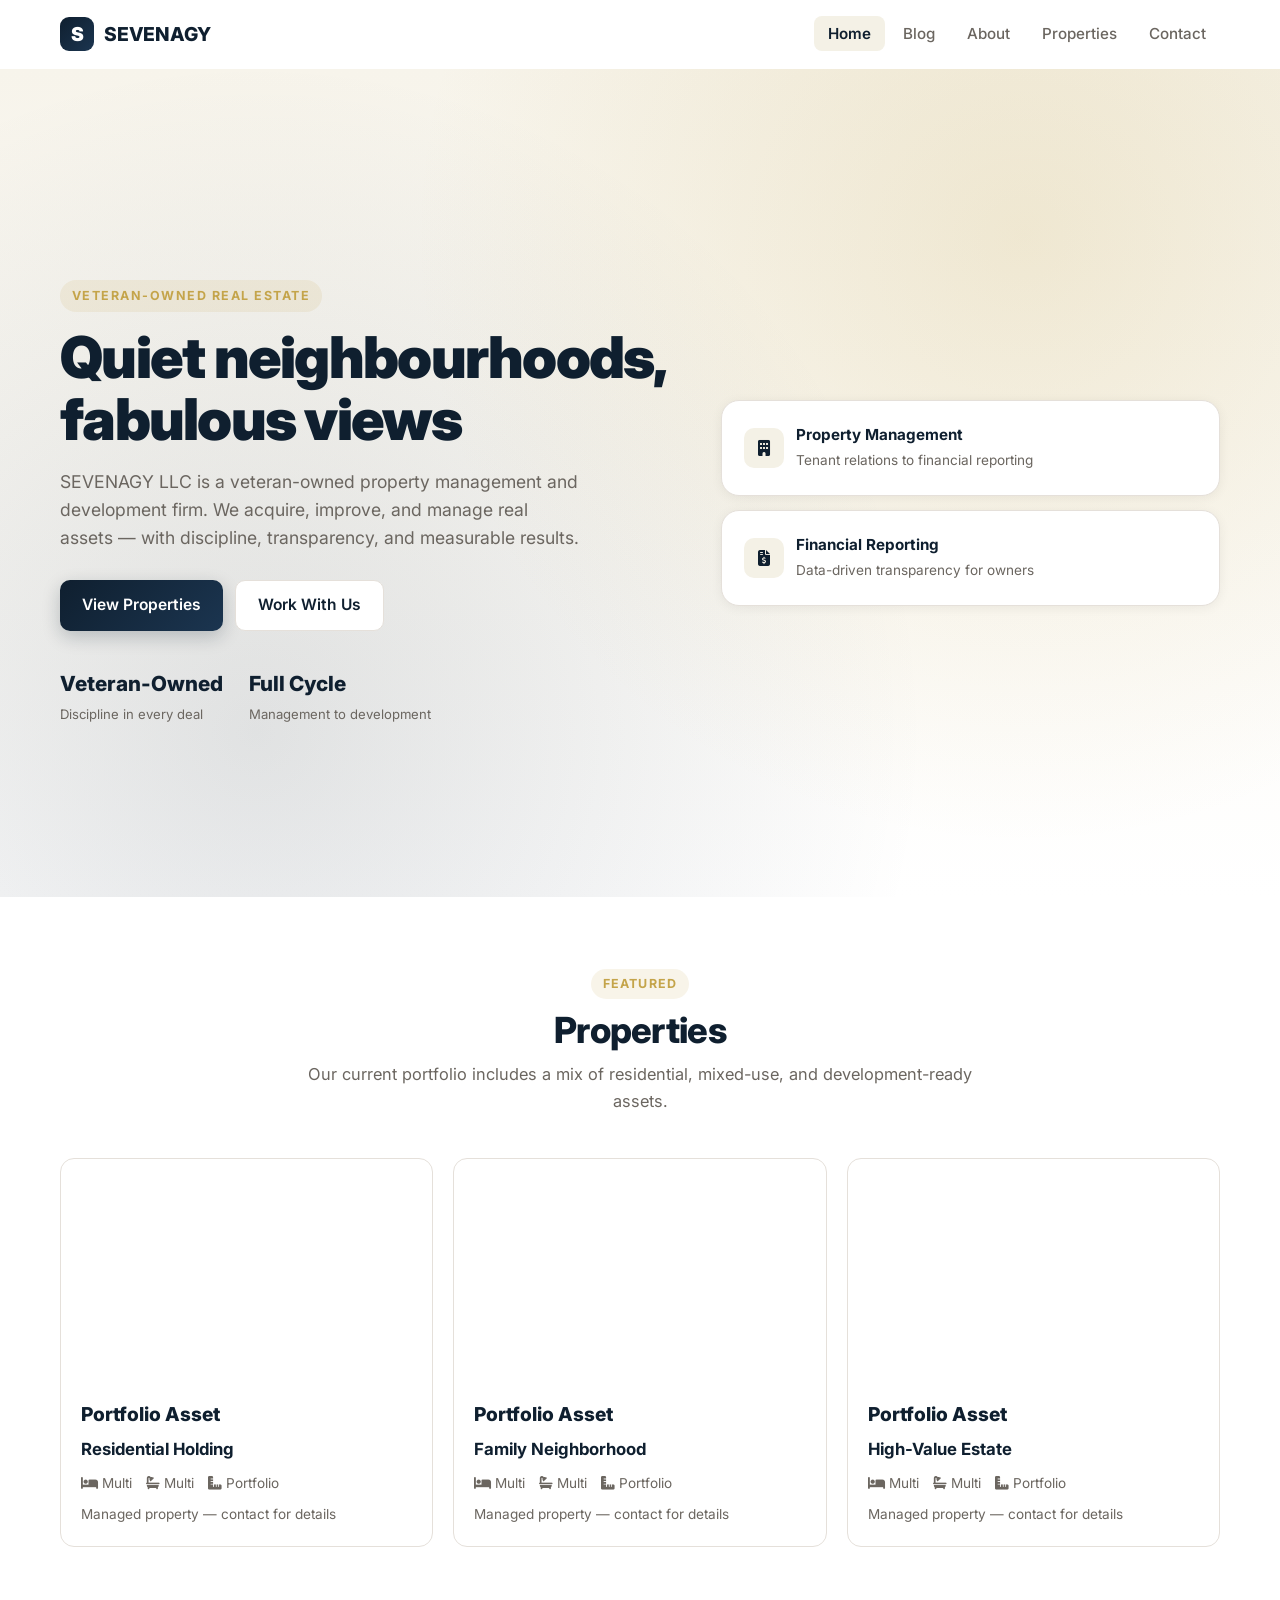
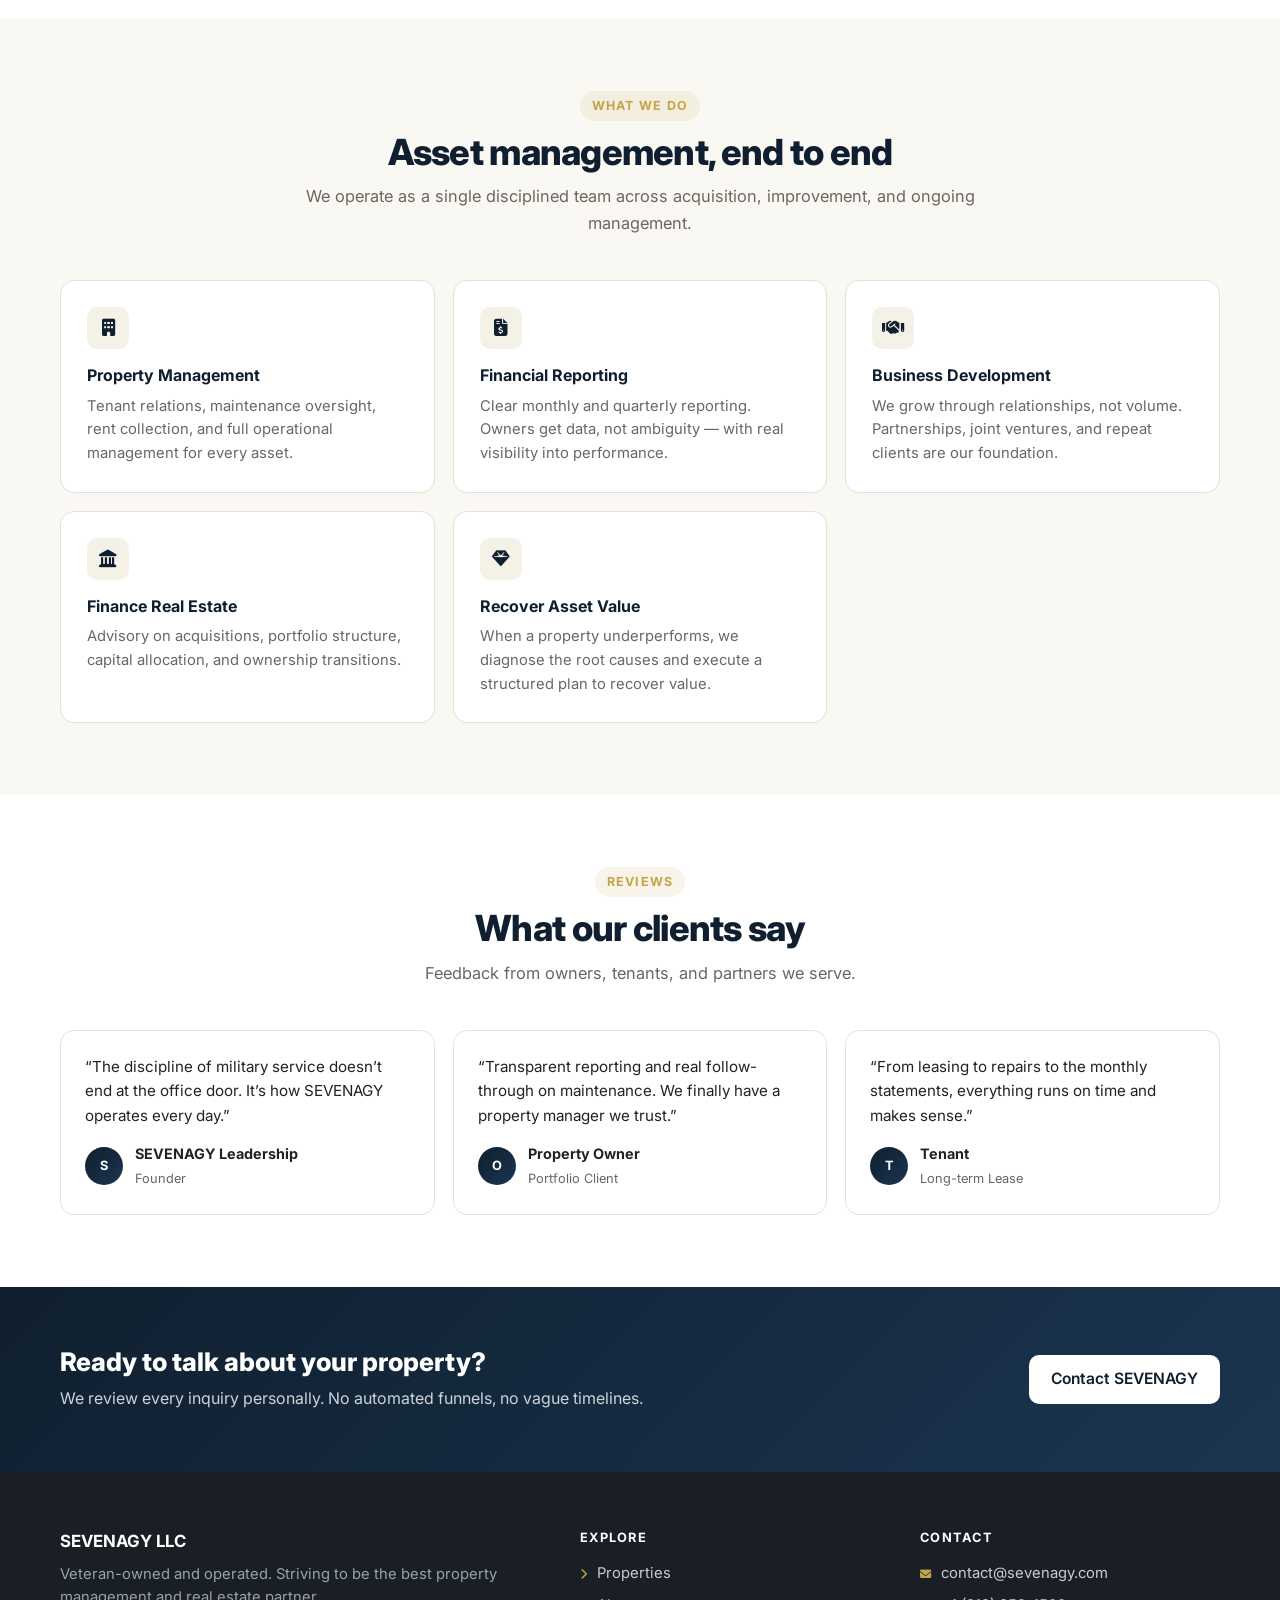
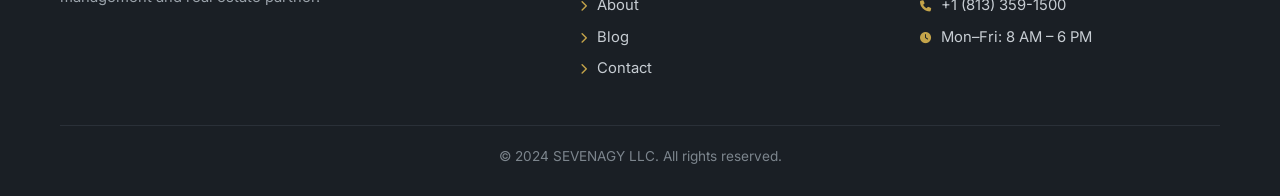
==== index.html @ a1796467 "Initial SEVENAGY property site" ====
<!DOCTYPE html>
<html lang="en">
<head>
  <meta charset="UTF-8">
  <meta name="viewport" content="width=device-width, initial-scale=1.0">
  <title>SEVENAGY LLC — Property & Real Estate</title>
  <link rel="stylesheet" href="css/style.css">
  <link href="https://fonts.googleapis.com/css2?family=Inter:wght@300;400;500;600;700;800;900&display=swap" rel="stylesheet">
  <link rel="stylesheet" href="https://cdnjs.cloudflare.com/ajax/libs/font-awesome/6.5.0/css/all.min.css">
</head>
<body>
  <nav class="nav" id="nav">
    <div class="container nav-inner">
      <a href="index.html" class="logo">
        <span class="logo-mark">S</span>
        <span>SEVENAGY</span>
      </a>
      <button class="hamburger" id="hamburger" aria-label="Menu"><span></span><span></span><span></span></button>
      <ul class="nav-links" id="navLinks">
        <li><a href="index.html" class="active">Home</a></li>
        <li><a href="blog.html">Blog</a></li>
        <li><a href="about.html">About</a></li>
        <li><a href="properties.html">Properties</a></li>
        <li><a href="contact.html">Contact</a></li>
      </ul>
    </div>
  </nav>

  <header class="hero">
    <div class="container hero-grid">
      <div>
        <span class="hero-kicker">Veteran-Owned Real Estate</span>
        <h1 class="hero-title">Quiet neighbourhoods,<br>fabulous views</h1>
        <p class="hero-sub">SEVENAGY LLC is a veteran-owned property management and development firm. We acquire, improve, and manage real assets — with discipline, transparency, and measurable results.</p>
        <div class="hero-btns">
          <a href="properties.html" class="btn btn-primary">View Properties</a>
          <a href="contact.html" class="btn btn-secondary">Work With Us</a>
        </div>
        <div class="hero-stats">
          <div>
            <span class="hero-stat-num">Veteran-Owned</span>
            <span class="hero-stat-label">Discipline in every deal</span>
          </div>
          <div>
            <span class="hero-stat-num">Full Cycle</span>
            <span class="hero-stat-label">Management to development</span>
          </div>
        </div>
      </div>
      <div class="hero-visual">
        <div class="hero-card">
          <div class="hero-card-row">
            <div class="hero-card-icon"><i class="fas fa-building"></i></div>
            <div>
              <strong>Property Management</strong>
              <span>Tenant relations to financial reporting</span>
            </div>
          </div>
        </div>
        <div class="hero-card">
          <div class="hero-card-row">
            <div class="hero-card-icon"><i class="fas fa-file-invoice-dollar"></i></div>
            <div>
              <strong>Financial Reporting</strong>
              <span>Data-driven transparency for owners</span>
            </div>
          </div>
        </div>
      </div>
    </div>
  </header>

  <section class="section">
    <div class="container">
      <div class="section-header">
        <span class="section-tag">Featured</span>
        <h2 class="section-title">Properties</h2>
        <p class="section-sub">Our current portfolio includes a mix of residential, mixed-use, and development-ready assets.</p>
      </div>
      <div class="properties-grid">
        <div class="property-card">
          <div class="property-img" style="background-image: url('https://images.unsplash.com/photo-1564013799919-ab600027ffc6?fit=crop&w=800');"></div>
          <div class="property-body">
            <div class="property-price">Portfolio Asset</div>
            <h3 class="property-title">Residential Holding</h3>
            <div class="property-meta"><span><i class="fas fa-bed"></i> Multi</span><span><i class="fas fa-bath"></i> Multi</span><span><i class="fas fa-ruler-combined"></i> Portfolio</span></div>
            <p class="property-address">Managed property — contact for details</p>
          </div>
        </div>
        <div class="property-card">
          <div class="property-img" style="background-image: url('https://images.unsplash.com/photo-1600596542815-ffad4c1539a9?fit=crop&w=800');"></div>
          <div class="property-body">
            <div class="property-price">Portfolio Asset</div>
            <h3 class="property-title">Family Neighborhood</h3>
            <div class="property-meta"><span><i class="fas fa-bed"></i> Multi</span><span><i class="fas fa-bath"></i> Multi</span><span><i class="fas fa-ruler-combined"></i> Portfolio</span></div>
            <p class="property-address">Managed property — contact for details</p>
          </div>
        </div>
        <div class="property-card">
          <div class="property-img" style="background-image: url('https://images.unsplash.com/photo-1512917774080-9991f1c4c750?fit=crop&w=800');"></div>
          <div class="property-body">
            <div class="property-price">Portfolio Asset</div>
            <h3 class="property-title">High-Value Estate</h3>
            <div class="property-meta"><span><i class="fas fa-bed"></i> Multi</span><span><i class="fas fa-bath"></i> Multi</span><span><i class="fas fa-ruler-combined"></i> Portfolio</span></div>
            <p class="property-address">Managed property — contact for details</p>
          </div>
        </div>
      </div>
    </div>
  </section>

  <section class="section alt">
    <div class="container">
      <div class="section-header">
        <span class="section-tag">What We Do</span>
        <h2 class="section-title">Asset management, end to end</h2>
        <p class="section-sub">We operate as a single disciplined team across acquisition, improvement, and ongoing management.</p>
      </div>
      <div class="services-grid">
        <div class="service-card">
          <div class="service-icon"><i class="fas fa-building"></i></div>
          <h3>Property Management</h3>
          <p>Tenant relations, maintenance oversight, rent collection, and full operational management for every asset.</p>
        </div>
        <div class="service-card">
          <div class="service-icon"><i class="fas fa-file-invoice-dollar"></i></div>
          <h3>Financial Reporting</h3>
          <p>Clear monthly and quarterly reporting. Owners get data, not ambiguity — with real visibility into performance.</p>
        </div>
        <div class="service-card">
          <div class="service-icon"><i class="fas fa-handshake"></i></div>
          <h3>Business Development</h3>
          <p>We grow through relationships, not volume. Partnerships, joint ventures, and repeat clients are our foundation.</p>
        </div>
        <div class="service-card">
          <div class="service-icon"><i class="fas fa-landmark"></i></div>
          <h3>Finance Real Estate</h3>
          <p>Advisory on acquisitions, portfolio structure, capital allocation, and ownership transitions.</p>
        </div>
        <div class="service-card">
          <div class="service-icon"><i class="fas fa-gem"></i></div>
          <h3>Recover Asset Value</h3>
          <p>When a property underperforms, we diagnose the root causes and execute a structured plan to recover value.</p>
        </div>
      </div>
    </div>
  </section>

  <section class="section">
    <div class="container">
      <div class="section-header">
        <span class="section-tag">Reviews</span>
        <h2 class="section-title">What our clients say</h2>
        <p class="section-sub">Feedback from owners, tenants, and partners we serve.</p>
      </div>
      <div class="reviews-grid">
        <div class="review">
          <p>“The discipline of military service doesn’t end at the office door. It’s how SEVENAGY operates every day.”</p>
          <div class="review-author">
            <div class="review-avatar">S</div>
            <div>
              <strong>SEVENAGY Leadership</strong>
              <span>Founder</span>
            </div>
          </div>
        </div>
        <div class="review">
          <p>“Transparent reporting and real follow-through on maintenance. We finally have a property manager we trust.”</p>
          <div class="review-author">
            <div class="review-avatar">O</div>
            <div>
              <strong>Property Owner</strong>
              <span>Portfolio Client</span>
            </div>
          </div>
        </div>
        <div class="review">
          <p>“From leasing to repairs to the monthly statements, everything runs on time and makes sense.”</p>
          <div class="review-author">
            <div class="review-avatar">T</div>
            <div>
              <strong>Tenant</strong>
              <span>Long-term Lease</span>
            </div>
          </div>
        </div>
      </div>
    </div>
  </section>

  <section class="cta">
    <div class="container cta-wrap">
      <div>
        <h2>Ready to talk about your property?</h2>
        <p>We review every inquiry personally. No automated funnels, no vague timelines.</p>
      </div>
      <a href="contact.html" class="btn btn-primary">Contact SEVENAGY</a>
    </div>
  </section>

  <footer class="footer">
    <div class="container footer-grid">
      <div class="footer-brand">
        <strong>SEVENAGY LLC</strong>
        <p>Veteran-owned and operated. Striving to be the best property management and real estate partner.</p>
      </div>
      <div class="footer-links">
        <h4>Explore</h4>
        <ul>
          <li><a href="properties.html"><i class="fas fa-chevron-right"></i> Properties</a></li>
          <li><a href="about.html"><i class="fas fa-chevron-right"></i> About</a></li>
          <li><a href="blog.html"><i class="fas fa-chevron-right"></i> Blog</a></li>
          <li><a href="contact.html"><i class="fas fa-chevron-right"></i> Contact</a></li>
        </ul>
      </div>
      <div class="footer-links">
        <h4>Contact</h4>
        <ul>
          <li><i class="fas fa-envelope"></i> contact@sevenagy.com</li>
          <li><i class="fas fa-phone"></i> +1 (813) 359-1500</li>
          <li><i class="fas fa-clock"></i> Mon–Fri: 8 AM – 6 PM</li>
        </ul>
      </div>
    </div>
    <div class="container footer-bottom">© 2024 SEVENAGY LLC. All rights reserved.</div>
  </footer>

  <script src="js/main.js"></script>
</body>
</html>
---- css/style.css ----
:root {
  --navy: #0f1f2f;
  --gold: #c4a44a;
  --gold-light: #f4f1e6;
  --cream: #faf8f3;
  --text: #1f2328;
  --muted: #6b6660;
  --border: #e5e0da;
  --white: #ffffff;
  --shadow: 0 2px 12px rgba(0,0,0,0.06);
  --radius: 14px;
  --max: 1160px;
}

* { margin: 0; padding: 0; box-sizing: border-box; }
html { scroll-behavior: smooth; }

body {
  font-family: 'Inter', system-ui, -apple-system, sans-serif;
  color: var(--text);
  background: var(--white);
  line-height: 1.6;
  -webkit-font-smoothing: antialiased;
}

a { color: inherit; text-decoration: none; }
img { max-width: 100%; height: auto; }
ul { list-style: none; }

.container {
  width: min(var(--max), 92%);
  margin: 0 auto;
}

/* ========== NAV ========== */
.nav {
  position: sticky;
  top: 0;
  z-index: 999;
  background: rgba(255,255,255,0.88);
  backdrop-filter: blur(12px);
  -webkit-backdrop-filter: blur(12px);
  border-bottom: 1px solid transparent;
  transition: border-color .2s, box-shadow .2s;
}
.nav.scrolled {
  border-color: var(--border);
  box-shadow: 0 1px 6px rgba(0,0,0,0.04);
}
.nav-inner {
  display: flex;
  align-items: center;
  justify-content: space-between;
  height: 68px;
}
.logo {
  display: inline-flex;
  align-items: center;
  gap: 10px;
  font-weight: 800;
  font-size: 1.2rem;
  color: var(--navy);
  letter-spacing: -0.01em;
}
.logo-mark {
  display: grid;
  place-items: center;
  width: 34px;
  height: 34px;
  color: var(--white);
  background: linear-gradient(135deg, var(--navy), #1b3550);
  border-radius: 9px;
  font-weight: 900;
}
.nav-links {
  display: flex;
  align-items: center;
  gap: 4px;
}
.nav-links a {
  padding: 8px 14px;
  border-radius: 8px;
  font-weight: 500;
  font-size: 0.95rem;
  color: var(--muted);
  transition: background .15s, color .15s;
}
.nav-links a:hover { color: var(--text); background: #f5f2ed; }
.nav-links a.active { color: var(--navy); background: var(--gold-light); font-weight: 600; }

.hamburger {
  display: none;
  background: none;
  border: none;
  cursor: pointer;
  padding: 6px;
  flex-direction: column;
  gap: 5px;
}
.hamburger span {
  display: block;
  width: 24px;
  height: 2px;
  background: var(--text);
  border-radius: 2px;
}

/* ========== HERO ========== */
.hero {
  position: relative;
  min-height: 92vh;
  display: grid;
  place-items: center;
  padding: 120px 0 80px;
  background:
    radial-gradient(circle at 80% 20%, rgba(196,164,74,0.18), transparent 50%),
    radial-gradient(circle at 20% 80%, rgba(15,31,47,0.12), transparent 55%),
    linear-gradient(180deg, #f7f4eb 0%, #ffffff 100%);
}
.hero-grid {
  display: grid;
  grid-template-columns: 1.1fr 0.9fr;
  gap: 50px;
  align-items: center;
}
.hero-kicker {
  display: inline-block;
  font-size: 0.78rem;
  font-weight: 700;
  letter-spacing: 0.12em;
  text-transform: uppercase;
  color: var(--gold);
  background: rgba(196,164,74,0.12);
  padding: 6px 12px;
  border-radius: 999px;
  margin-bottom: 14px;
}
.hero-title {
  font-size: clamp(2.4rem, 5.2vw, 3.6rem);
  font-weight: 900;
  letter-spacing: -0.03em;
  line-height: 1.08;
  color: var(--navy);
}
.hero-sub {
  margin-top: 18px;
  font-size: 1.1rem;
  color: var(--muted);
  max-width: 520px;
}
.hero-btns {
  display: flex;
  gap: 12px;
  margin-top: 28px;
  flex-wrap: wrap;
}
.hero-stats {
  display: flex;
  gap: 26px;
  margin-top: 36px;
  flex-wrap: wrap;
}
.hero-stat-num {
  display: block;
  font-size: 1.3rem;
  font-weight: 800;
  color: var(--navy);
}
.hero-stat-label {
  font-size: 0.82rem;
  color: var(--muted);
}
.hero-visual {
  position: relative;
}
.hero-card {
  background: var(--white);
  border: 1px solid var(--border);
  border-radius: 18px;
  padding: 22px;
  box-shadow: var(--shadow);
}
.hero-card + .hero-card { margin-top: 14px; }
.hero-card-row {
  display: flex;
  align-items: center;
  gap: 12px;
}
.hero-card-icon {
  width: 40px;
  height: 40px;
  display: grid;
  place-items: center;
  border-radius: 10px;
  background: var(--gold-light);
  color: var(--navy);
}
.hero-card strong {
  display: block;
  font-size: 0.95rem;
  font-weight: 700;
  color: var(--navy);
}
.hero-card span {
  font-size: 0.85rem;
  color: var(--muted);
}

/* ========== BUTTONS ========== */
.btn {
  display: inline-flex;
  align-items: center;
  justify-content: center;
  gap: 8px;
  padding: 12px 22px;
  font-weight: 600;
  font-size: 0.975rem;
  border-radius: 10px;
  border: none;
  cursor: pointer;
  font-family: inherit;
  transition: transform .1s, box-shadow .2s, background .2s;
}
.btn-primary {
  background: linear-gradient(135deg, var(--navy), #1b3550);
  color: #fff;
  box-shadow: 0 6px 18px rgba(15,31,47,0.22);
}
.btn-primary:hover { transform: translateY(-1px); }
.btn-secondary {
  background: var(--white);
  color: var(--navy);
  border: 1.5px solid var(--border);
}
.btn-secondary:hover { background: var(--cream); }

/* ========== SECTIONS ========== */
.section { padding: 72px 0; }
.section.alt { background: var(--cream); }

.section-header {
  text-align: center;
  max-width: 680px;
  margin: 0 auto 44px;
}
.section-tag {
  display: inline-block;
  font-size: 0.78rem;
  font-weight: 700;
  letter-spacing: 0.1em;
  text-transform: uppercase;
  color: var(--gold);
  background: rgba(196,164,74,0.12);
  padding: 5px 12px;
  border-radius: 999px;
  margin-bottom: 10px;
}
.section-title {
  font-size: clamp(1.6rem, 3.2vw, 2.25rem);
  font-weight: 800;
  letter-spacing: -0.02em;
  color: var(--navy);
  line-height: 1.18;
}
.section-sub {
  margin-top: 10px;
  color: var(--muted);
  font-size: 1.025rem;
}

/* ========== SERVICES ========== */
.services-grid {
  display: grid;
  grid-template-columns: repeat(3, 1fr);
  gap: 18px;
}
.service-card {
  background: var(--white);
  border: 1px solid var(--border);
  border-radius: var(--radius);
  padding: 26px;
  transition: transform .2s, box-shadow .2s;
}
.service-card:hover { transform: translateY(-3px); box-shadow: 0 10px 28px rgba(0,0,0,0.07); }
.service-icon {
  width: 42px;
  height: 42px;
  display: grid;
  place-items: center;
  border-radius: 10px;
  background: var(--gold-light);
  color: var(--navy);
  margin-bottom: 14px;
  font-size: 1.1rem;
}
.service-card h3 { font-size: 1rem; font-weight: 700; color: var(--navy); margin-bottom: 6px; }
.service-card p { font-size: 0.925rem; color: var(--muted); }

/* ========== PROPERTIES ========== */
.properties-grid {
  display: grid;
  grid-template-columns: repeat(3, 1fr);
  gap: 20px;
}
.property-card {
  background: var(--white);
  border: 1px solid var(--border);
  border-radius: var(--radius);
  overflow: hidden;
  transition: transform .2s, box-shadow .2s;
}
.property-card:hover { transform: translateY(-3px); box-shadow: 0 12px 30px rgba(0,0,0,0.08); }
.property-img {
  height: 220px;
  background-size: cover;
  background-position: center;
}
.property-body { padding: 20px; }
.property-price {
  font-size: 1.2rem;
  font-weight: 800;
  color: var(--navy);
}
.property-title {
  font-size: 1.05rem;
  font-weight: 700;
  color: var(--navy);
  margin: 6px 0 10px;
}
.property-meta {
  display: flex;
  gap: 14px;
  color: var(--muted);
  font-size: 0.85rem;
}
.property-address {
  margin-top: 10px;
  font-size: 0.85rem;
  color: var(--muted);
}

/* ========== FEATURES ========== */
.features {
  display: grid;
  grid-template-columns: repeat(4, 1fr);
  gap: 18px;
}
.feature {
  background: var(--white);
  border: 1px solid var(--border);
  border-radius: var(--radius);
  padding: 22px;
}
.feature strong { display: block; font-weight: 700; color: var(--navy); margin-bottom: 4px; }
.feature p { font-size: 0.9rem; color: var(--muted); }

/* ========== TESTIMONIALS ========== */
.reviews-grid {
  display: grid;
  grid-template-columns: repeat(3, 1fr);
  gap: 18px;
}
.review {
  background: var(--white);
  border: 1px solid var(--border);
  border-radius: var(--radius);
  padding: 24px;
}
.review p {
  font-size: 0.95rem;
  color: var(--text);
  line-height: 1.6;
  margin-bottom: 14px;
}
.review-author {
  display: flex;
  align-items: center;
  gap: 12px;
}
.review-avatar {
  width: 38px;
  height: 38px;
  border-radius: 50%;
  background: linear-gradient(135deg, var(--navy), #1b3550);
  color: #fff;
  display: inline-flex;
  align-items: center;
  justify-content: center;
  font-weight: 700;
  font-size: 0.8rem;
}
.review-author strong { display: block; font-size: 0.9rem; }
.review-author span { font-size: 0.8rem; color: var(--muted); }

/* ========== CTA ========== */
.cta {
  background: linear-gradient(135deg, var(--navy), #1b3550);
  color: #fff;
  padding: 60px 0;
}
.cta-wrap {
  display: flex;
  align-items: center;
  justify-content: space-between;
  gap: 20px;
  flex-wrap: wrap;
}
.cta h2 { font-size: 1.6rem; font-weight: 800; line-height: 1.2; }
.cta p { margin-top: 8px; color: #ced3d9; }
.cta .btn-primary { background: #fff; color: var(--navy); box-shadow: none; }
.cta .btn-primary:hover { background: var(--gold-light); }

/* ========== BLOG ========== */
.blog-grid {
  display: grid;
  grid-template-columns: repeat(3, 1fr);
  gap: 20px;
}
.blog-card {
  background: var(--white);
  border: 1px solid var(--border);
  border-radius: var(--radius);
  padding: 22px;
  transition: transform .2s, box-shadow .2s;
}
.blog-card:hover { transform: translateY(-3px); box-shadow: 0 10px 28px rgba(0,0,0,0.07); }
.blog-card .tag {
  font-size: 0.72rem;
  font-weight: 700;
  text-transform: uppercase;
  color: var(--gold);
  background: var(--gold-light);
  display: inline-block;
  padding: 4px 10px;
  border-radius: 999px;
  margin-bottom: 10px;
}
.blog-card h4 { font-size: 1rem; font-weight: 700; color: var(--navy); line-height: 1.3; margin: 6px 0 10px; }
.blog-card p { font-size: 0.925rem; color: var(--muted); }
.blog-card .read {
  display: inline-flex;
  align-items: center;
  gap: 6px;
  margin-top: 12px;
  font-size: 0.9rem;
  font-weight: 600;
  color: var(--navy);
}

/* ========== ABOUT ========== */
.about-hero {
  padding: 120px 0 60px;
  background: linear-gradient(180deg, var(--cream), var(--white));
}
.about-layout {
  display: grid;
  grid-template-columns: 1fr 340px;
  gap: 40px;
}
.about-main p { color: var(--muted); margin-bottom: 14px; }
.values-grid {
  display: grid;
  grid-template-columns: repeat(3, 1fr);
  gap: 16px;
  margin: 22px 0 28px;
}
.value-card {
  background: var(--white);
  border: 1px solid var(--border);
  border-radius: var(--radius);
  padding: 22px;
}
.value-card h4 { font-size: 0.95rem; font-weight: 700; color: var(--navy); margin-bottom: 6px; }
.value-card p { font-size: 0.875rem; color: var(--muted); margin: 0; }

.sidebar {
  position: sticky;
  top: 96px;
  align-self: start;
  display: flex;
  flex-direction: column;
  gap: 20px;
}
.side-card {
  background: var(--white);
  border: 1px solid var(--border);
  border-radius: var(--radius);
  padding: 22px;
}
.side-card h4 {
  font-size: 0.82rem;
  font-weight: 700;
  text-transform: uppercase;
  letter-spacing: 0.08em;
  color: var(--navy);
  margin-bottom: 12px;
}
.side-card p, .side-card li {
  font-size: 0.9rem;
  color: var(--muted);
  margin-bottom: 8px;
  display: flex;
  align-items: flex-start;
  gap: 8px;
}
.side-card li a { color: var(--navy); font-weight: 600; }

/* ========== CONTACT ========== */
.contact-wrap {
  display: grid;
  grid-template-columns: 1fr 1fr;
  gap: 40px;
}
.contact-form label {
  display: block;
  font-size: 0.9rem;
  font-weight: 600;
  margin-bottom: 8px;
  color: var(--navy);
}
.contact-form input,
.contact-form textarea {
  width: 100%;
  padding: 12px 14px;
  border: 1px solid var(--border);
  border-radius: 10px;
  font-family: inherit;
  font-size: 0.95rem;
  margin-bottom: 16px;
  background: #fff;
  transition: border .2s, box-shadow .2s;
}
.contact-form input:focus,
.contact-form textarea:focus {
  outline: none;
  border-color: var(--navy);
  box-shadow: 0 0 0 3px rgba(15,31,47,0.08);
}
.contact-form textarea { min-height: 150px; resize: vertical; }

.info-card {
  background: var(--cream);
  border: 1px solid var(--border);
  border-radius: var(--radius);
  padding: 28px;
  height: 100%;
}
.info-card h3 { font-size: 1.1rem; font-weight: 800; color: var(--navy); margin-bottom: 18px; }
.info-row {
  display: flex;
  gap: 12px;
  margin-bottom: 18px;
}
.info-row i {
  color: #fff;
  background: var(--navy);
  width: 36px;
  height: 36px;
  display: inline-flex;
  align-items: center;
  justify-content: center;
  border-radius: 50%;
  font-size: 0.9rem;
  flex-shrink: 0;
}
.info-strong { display: block; font-weight: 700; color: var(--navy); font-size: 0.95rem; }
.info-weak { color: var(--muted); font-size: 0.9rem; }

/* ========== FOOTER ========== */
.footer {
  background: #1a1f25;
  color: #c7cdd3;
  padding: 56px 0 28px;
}
.footer-grid {
  display: grid;
  grid-template-columns: 1.6fr 1fr 1fr;
  gap: 40px;
  margin-bottom: 36px;
}
.footer-brand strong {
  display: block;
  color: #fff;
  font-size: 1.05rem;
  margin-bottom: 8px;
}
.footer-brand p { font-size: 0.925rem; color: #9aa2aa; }
.footer-links h4 {
  font-size: 0.8rem;
  font-weight: 700;
  text-transform: uppercase;
  letter-spacing: 0.1em;
  color: #fff;
  margin-bottom: 14px;
}
.footer-links li { margin-bottom: 8px; font-size: 0.925rem; }
.footer-links li i { color: var(--gold); margin-right: 6px; font-size: 0.7rem; }
.footer-bottom {
  border-top: 1px solid #2a3038;
  padding-top: 20px;
  text-align: center;
  font-size: 0.85rem;
  color: #7c858d;
}

/* ========== responsive ========== */
@media (max-width: 960px) {
  .hero-grid { grid-template-columns: 1fr; }
  .services-grid, .properties-grid, .blog-grid, .features { grid-template-columns: repeat(2, 1fr); }
  .about-layout { grid-template-columns: 1fr; }
  .sidebar { position: static; }
  .footer-grid { grid-template-columns: 1fr 1fr; }
  .values-grid { grid-template-columns: 1fr 1fr; }
  .reviews-grid { grid-template-columns: 1fr; }
}

@media (max-width: 640px) {
  .nav-links {
    display: none;
    position: absolute;
    top: 68px; left: 0; right: 0;
    background: rgba(255,255,255,0.98);
    backdrop-filter: blur(10px);
    flex-direction: column;
    padding: 12px;
    border-bottom: 1px solid var(--border);
    box-shadow: 0 8px 20px rgba(0,0,0,0.06);
  }
  .nav-links.open { display: flex; }
  .nav-links a { padding: 12px 14px; }
  .hamburger { display: flex; }
  .hero-title { font-size: 2.2rem; }
  .services-grid, .properties-grid, .blog-grid, .features { grid-template-columns: 1fr; }
  .contact-wrap { grid-template-columns: 1fr; }
  .footer-grid { grid-template-columns: 1fr; gap: 26px; }
  .values-grid { grid-template-columns: 1fr; }
  .cta-wrap { flex-direction: column; }
  .btn { width: 100%; justify-content: center; }
}
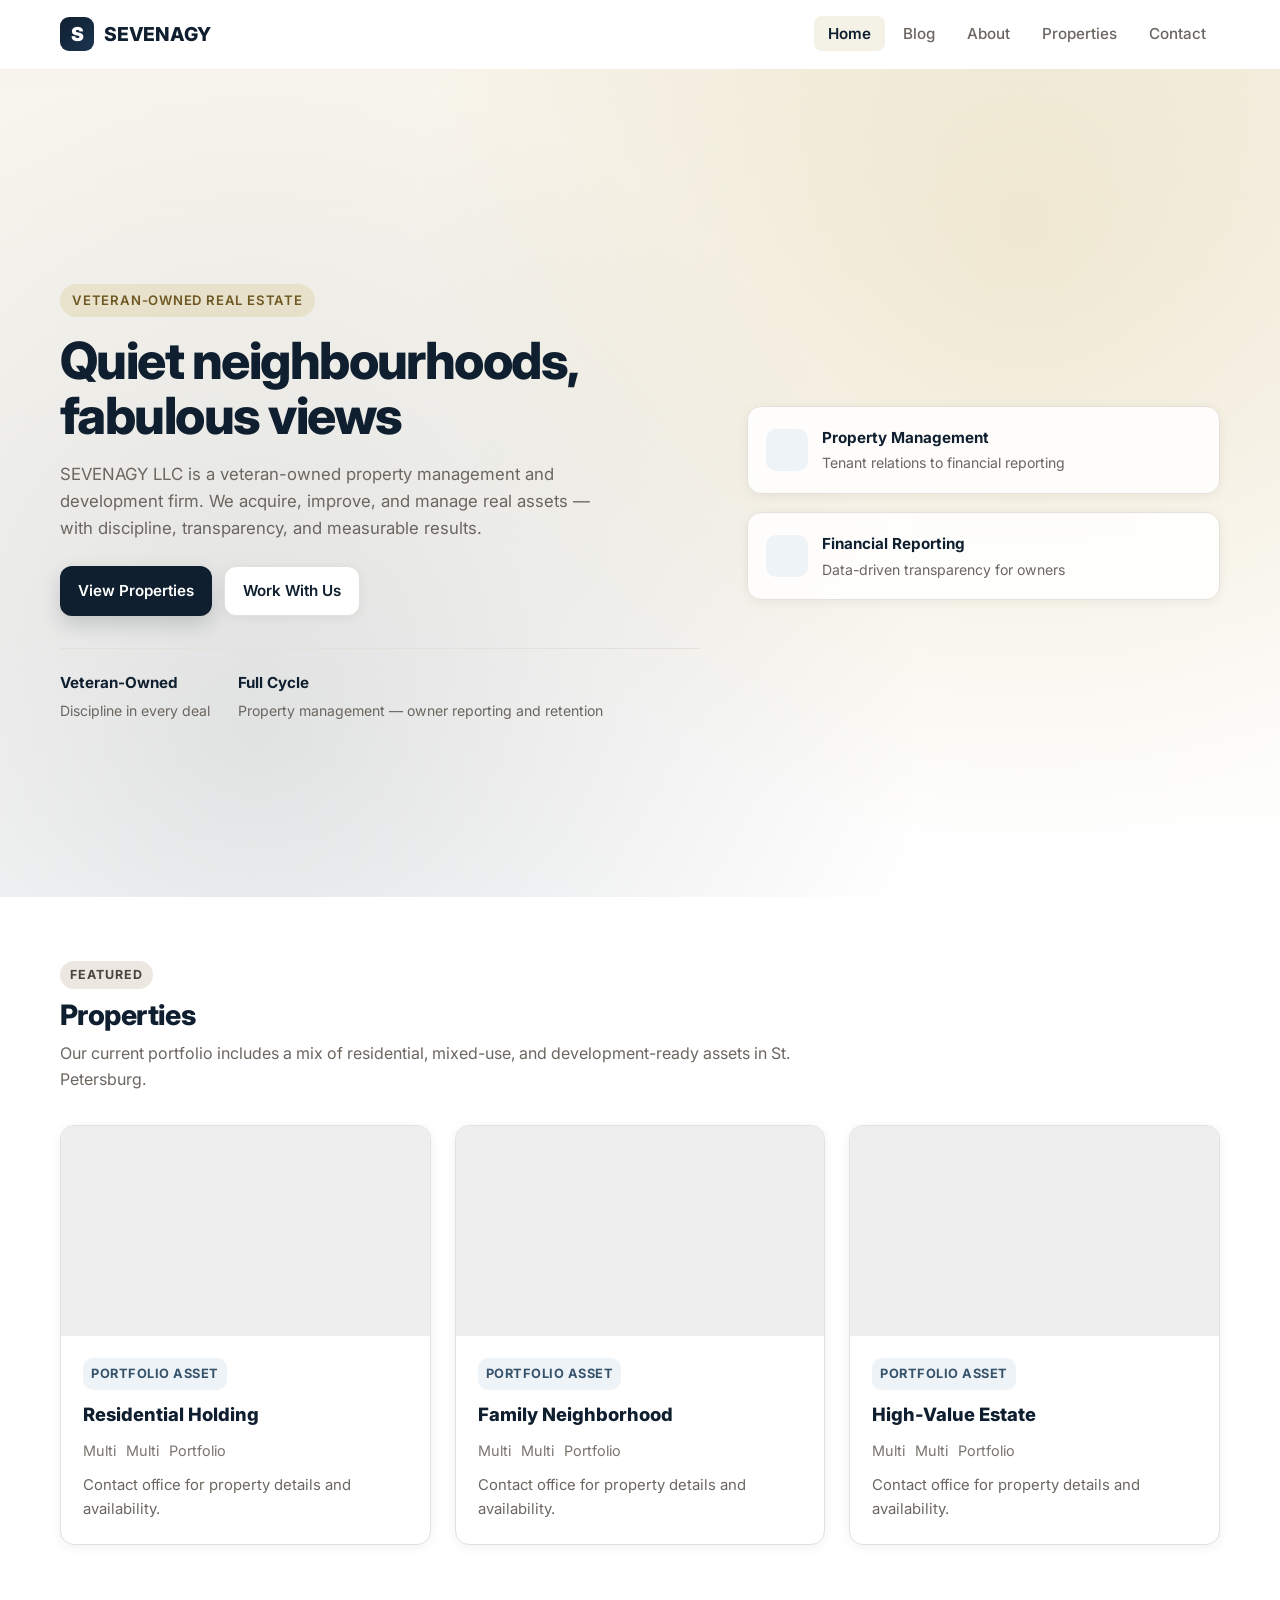
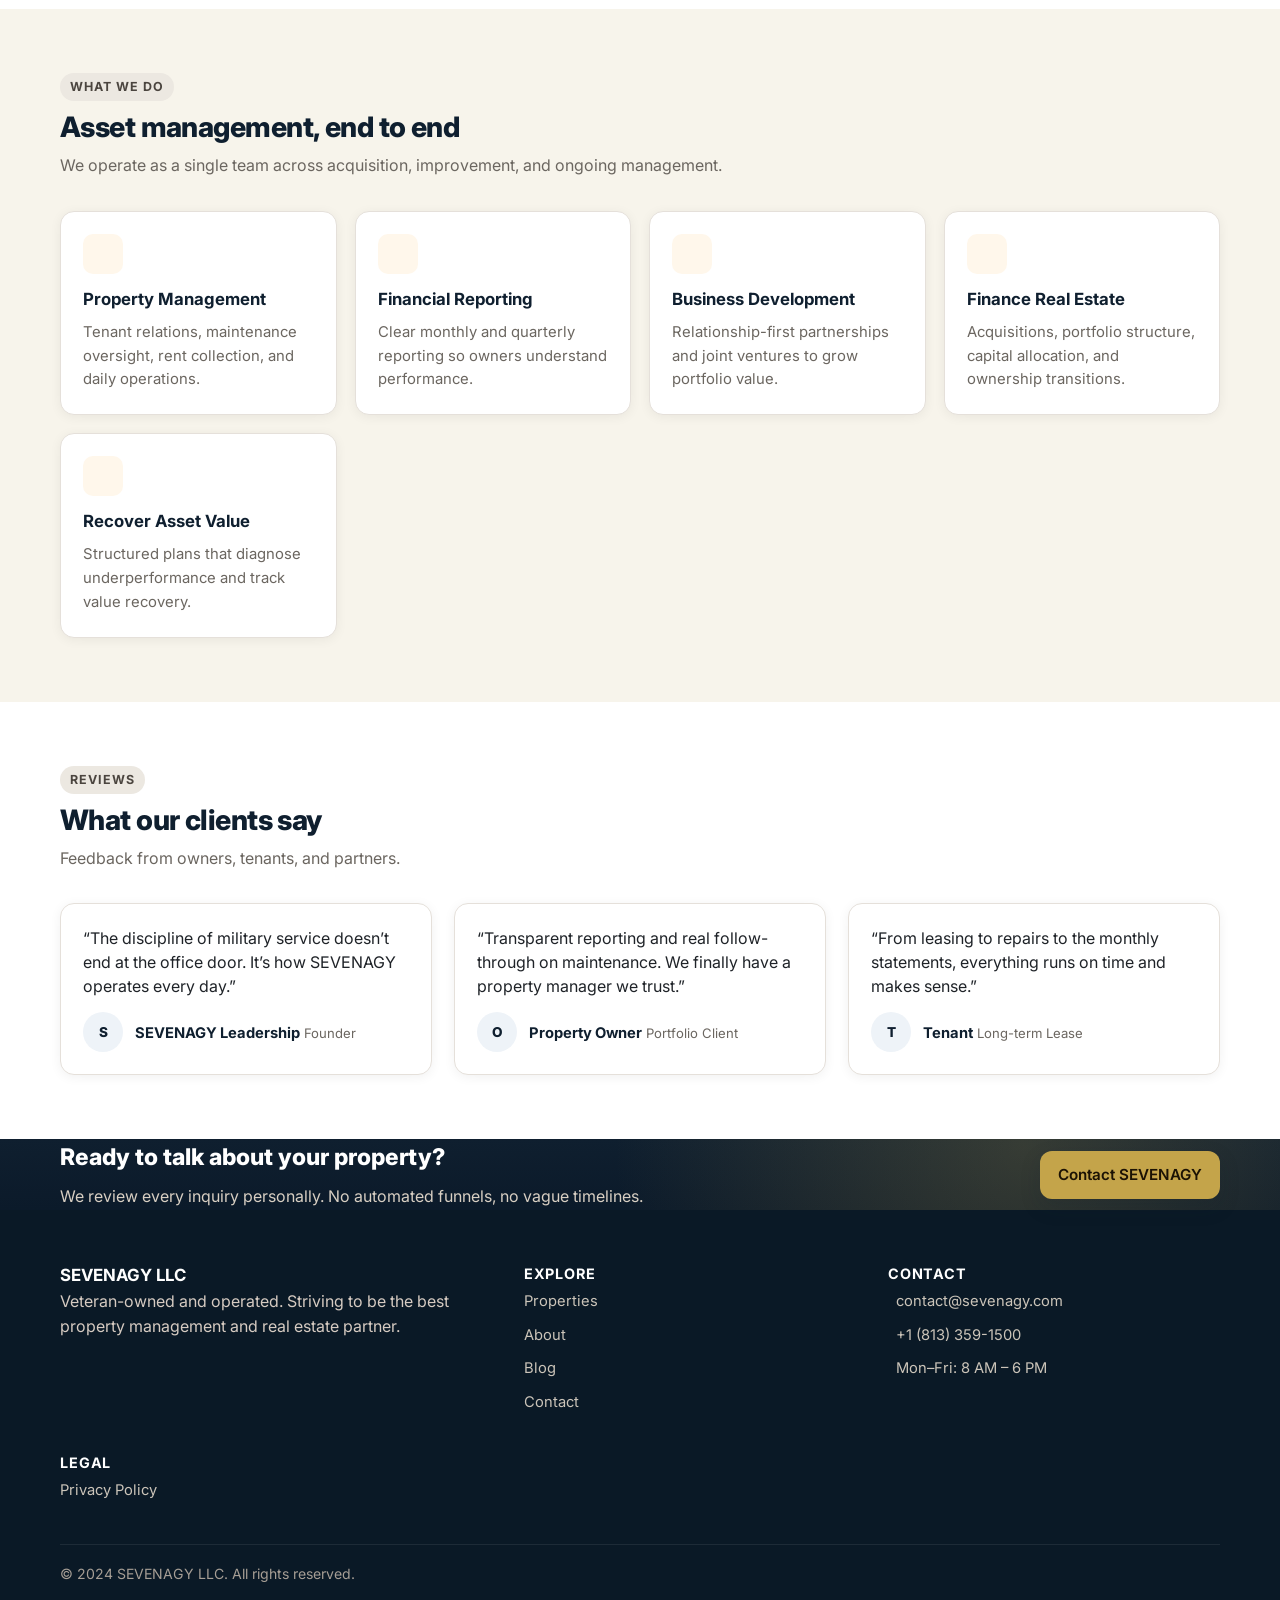
==== commit 5b504851: "Rebuild: apply SquirrelScan fixes 1-5, add privacy/sitemap/robots/htaccess" ====
--- a/index.html
+++ b/index.html
@@ -6,15 +6,23 @@
   <title>SEVENAGY LLC — Property & Real Estate</title>
   <link rel="stylesheet" href="css/style.css">
   <link href="https://fonts.googleapis.com/css2?family=Inter:wght@300;400;500;600;700;800;900&display=swap" rel="stylesheet">
-  <link rel="stylesheet" href="https://cdnjs.cloudflare.com/ajax/libs/font-awesome/6.5.0/css/all.min.css">
+  <link rel="preconnect" href="https://cdnjs.cloudflare.com">
+  <link rel="preconnect" href="https://fonts.googleapis.com">
+  <link rel="canonical" href="https://sevenagy.thoangai.fans/">
+  <meta name="description" content="SEVENAGY LLC is a veteran-owned property management and real estate firm in St. Petersburg, Florida.">
+  <meta property="og:title" content="SEVENAGY LLC — Property & Real Estate">
+  <meta property="og:description" content="SEVENAGY LLC is a veteran-owned property management and real estate firm in St. Petersburg, Florida.">
+  <meta property="og:url" content="https://sevenagy.thoangai.fans/">
+  <meta property="og:type" content="website">
+  <meta name="twitter:card" content="summary">
+  <link rel="icon" href="favicon.ico">
 </head>
 <body>
+  <a class="skip-link" href="#main">Skip to content</a>
+  <main id="main">
   <nav class="nav" id="nav">
     <div class="container nav-inner">
-      <a href="index.html" class="logo">
-        <span class="logo-mark">S</span>
-        <span>SEVENAGY</span>
-      </a>
+      <a href="index.html" class="logo"><span class="logo-mark">S</span><span>SEVENAGY</span></a>
       <button class="hamburger" id="hamburger" aria-label="Menu"><span></span><span></span><span></span></button>
       <ul class="nav-links" id="navLinks">
         <li><a href="index.html" class="active">Home</a></li>
@@ -43,7 +51,7 @@
           </div>
           <div>
             <span class="hero-stat-num">Full Cycle</span>
-            <span class="hero-stat-label">Management to development</span>
+            <span class="hero-stat-label">Property management — owner reporting and retention</span>
           </div>
         </div>
       </div>
@@ -75,7 +83,7 @@
       <div class="section-header">
         <span class="section-tag">Featured</span>
         <h2 class="section-title">Properties</h2>
-        <p class="section-sub">Our current portfolio includes a mix of residential, mixed-use, and development-ready assets.</p>
+        <p class="section-sub">Our current portfolio includes a mix of residential, mixed-use, and development-ready assets in St. Petersburg.</p>
       </div>
       <div class="properties-grid">
         <div class="property-card">
@@ -84,7 +92,7 @@
             <div class="property-price">Portfolio Asset</div>
             <h3 class="property-title">Residential Holding</h3>
             <div class="property-meta"><span><i class="fas fa-bed"></i> Multi</span><span><i class="fas fa-bath"></i> Multi</span><span><i class="fas fa-ruler-combined"></i> Portfolio</span></div>
-            <p class="property-address">Managed property — contact for details</p>
+            <p class="property-address">Contact office for property details and availability.</p>
           </div>
         </div>
         <div class="property-card">
@@ -93,7 +101,7 @@
             <div class="property-price">Portfolio Asset</div>
             <h3 class="property-title">Family Neighborhood</h3>
             <div class="property-meta"><span><i class="fas fa-bed"></i> Multi</span><span><i class="fas fa-bath"></i> Multi</span><span><i class="fas fa-ruler-combined"></i> Portfolio</span></div>
-            <p class="property-address">Managed property — contact for details</p>
+            <p class="property-address">Contact office for property details and availability.</p>
           </div>
         </div>
         <div class="property-card">
@@ -102,7 +110,7 @@
             <div class="property-price">Portfolio Asset</div>
             <h3 class="property-title">High-Value Estate</h3>
             <div class="property-meta"><span><i class="fas fa-bed"></i> Multi</span><span><i class="fas fa-bath"></i> Multi</span><span><i class="fas fa-ruler-combined"></i> Portfolio</span></div>
-            <p class="property-address">Managed property — contact for details</p>
+            <p class="property-address">Contact office for property details and availability.</p>
           </div>
         </div>
       </div>
@@ -114,33 +122,33 @@
       <div class="section-header">
         <span class="section-tag">What We Do</span>
         <h2 class="section-title">Asset management, end to end</h2>
-        <p class="section-sub">We operate as a single disciplined team across acquisition, improvement, and ongoing management.</p>
+        <p class="section-sub">We operate as a single team across acquisition, improvement, and ongoing management.</p>
       </div>
       <div class="services-grid">
         <div class="service-card">
           <div class="service-icon"><i class="fas fa-building"></i></div>
           <h3>Property Management</h3>
-          <p>Tenant relations, maintenance oversight, rent collection, and full operational management for every asset.</p>
+          <p>Tenant relations, maintenance oversight, rent collection, and daily operations.</p>
         </div>
         <div class="service-card">
           <div class="service-icon"><i class="fas fa-file-invoice-dollar"></i></div>
           <h3>Financial Reporting</h3>
-          <p>Clear monthly and quarterly reporting. Owners get data, not ambiguity — with real visibility into performance.</p>
+          <p>Clear monthly and quarterly reporting so owners understand performance.</p>
         </div>
         <div class="service-card">
           <div class="service-icon"><i class="fas fa-handshake"></i></div>
           <h3>Business Development</h3>
-          <p>We grow through relationships, not volume. Partnerships, joint ventures, and repeat clients are our foundation.</p>
+          <p>Relationship-first partnerships and joint ventures to grow portfolio value.</p>
         </div>
         <div class="service-card">
           <div class="service-icon"><i class="fas fa-landmark"></i></div>
           <h3>Finance Real Estate</h3>
-          <p>Advisory on acquisitions, portfolio structure, capital allocation, and ownership transitions.</p>
+          <p>Acquisitions, portfolio structure, capital allocation, and ownership transitions.</p>
         </div>
         <div class="service-card">
           <div class="service-icon"><i class="fas fa-gem"></i></div>
           <h3>Recover Asset Value</h3>
-          <p>When a property underperforms, we diagnose the root causes and execute a structured plan to recover value.</p>
+          <p>Structured plans that diagnose underperformance and track value recovery.</p>
         </div>
       </div>
     </div>
@@ -151,7 +159,7 @@
       <div class="section-header">
         <span class="section-tag">Reviews</span>
         <h2 class="section-title">What our clients say</h2>
-        <p class="section-sub">Feedback from owners, tenants, and partners we serve.</p>
+        <p class="section-sub">Feedback from owners, tenants, and partners.</p>
       </div>
       <div class="reviews-grid">
         <div class="review">
@@ -198,6 +206,7 @@
     </div>
   </section>
 
+  </main>
   <footer class="footer">
     <div class="container footer-grid">
       <div class="footer-brand">
@@ -221,10 +230,15 @@
           <li><i class="fas fa-clock"></i> Mon–Fri: 8 AM – 6 PM</li>
         </ul>
       </div>
+      <div class="footer-links">
+        <h4>Legal</h4>
+        <ul>
+          <li><a href="privacy.html">Privacy Policy</a></li>
+        </ul>
+      </div>
     </div>
     <div class="container footer-bottom">© 2024 SEVENAGY LLC. All rights reserved.</div>
   </footer>
-
   <script src="js/main.js"></script>
 </body>
 </html>
--- a/css/style.css
+++ b/css/style.css
@@ -1,3 +1,5 @@
+/* SEVENAGY — Navy/Gold clean property theme */
+
 :root {
   --navy: #0f1f2f;
   --gold: #c4a44a;
@@ -14,7 +16,6 @@
 
 * { margin: 0; padding: 0; box-sizing: border-box; }
 html { scroll-behavior: smooth; }
-
 body {
   font-family: 'Inter', system-ui, -apple-system, sans-serif;
   color: var(--text);
@@ -22,17 +23,34 @@
   line-height: 1.6;
   -webkit-font-smoothing: antialiased;
 }
-
 a { color: inherit; text-decoration: none; }
 img { max-width: 100%; height: auto; }
 ul { list-style: none; }
-
 .container {
   width: min(var(--max), 92%);
   margin: 0 auto;
 }
-
-/* ========== NAV ========== */
+.skip-link {
+  position: absolute;
+  left: -9999px;
+  top: auto;
+  width: 1px;
+  height: 1px;
+  overflow: hidden;
+}
+.skip-link:focus {
+  position: fixed;
+  left: 16px;
+  top: 16px;
+  width: auto;
+  height: auto;
+  padding: 10px 14px;
+  background: var(--navy);
+  color: var(--white);
+  border-radius: 10px;
+  z-index: 9999;
+}
+
 .nav {
   position: sticky;
   top: 0;
@@ -87,7 +105,6 @@
 }
 .nav-links a:hover { color: var(--text); background: #f5f2ed; }
 .nav-links a.active { color: var(--navy); background: var(--gold-light); font-weight: 600; }
-
 .hamburger {
   display: none;
   background: none;
@@ -103,9 +120,9 @@
   height: 2px;
   background: var(--text);
   border-radius: 2px;
-}
-
-/* ========== HERO ========== */
+  transition: transform .2s, opacity .2s;
+}
+
 .hero {
   position: relative;
   min-height: 92vh;
@@ -119,521 +136,422 @@
 }
 .hero-grid {
   display: grid;
-  grid-template-columns: 1.1fr 0.9fr;
-  gap: 50px;
+  grid-template-columns: 1.15fr 0.85fr;
+  gap: 48px;
   align-items: center;
 }
 .hero-kicker {
   display: inline-block;
-  font-size: 0.78rem;
-  font-weight: 700;
-  letter-spacing: 0.12em;
-  text-transform: uppercase;
-  color: var(--gold);
-  background: rgba(196,164,74,0.12);
   padding: 6px 12px;
   border-radius: 999px;
-  margin-bottom: 14px;
+  background: rgba(196,164,74,0.18);
+  color: #6e5720;
+  font-size: 0.82rem;
+  font-weight: 600;
+  letter-spacing: 0.06em;
+  text-transform: uppercase;
+  margin-bottom: 16px;
 }
 .hero-title {
-  font-size: clamp(2.4rem, 5.2vw, 3.6rem);
-  font-weight: 900;
+  font-size: clamp(2.2rem, 4.2vw, 3.2rem);
+  font-weight: 800;
+  line-height: 1.08;
+  color: var(--navy);
   letter-spacing: -0.03em;
-  line-height: 1.08;
-  color: var(--navy);
 }
 .hero-sub {
   margin-top: 18px;
-  font-size: 1.1rem;
   color: var(--muted);
-  max-width: 520px;
+  font-size: 1.05rem;
+  max-width: 560px;
 }
 .hero-btns {
   display: flex;
   gap: 12px;
-  margin-top: 28px;
+  margin-top: 24px;
   flex-wrap: wrap;
 }
+.btn {
+  display: inline-flex;
+  align-items: center;
+  justify-content: center;
+  gap: 8px;
+  padding: 12px 18px;
+  border-radius: 12px;
+  font-weight: 600;
+  font-size: 0.95rem;
+}
+.btn-primary {
+  background: var(--navy);
+  color: var(--white);
+  box-shadow: 0 8px 20px rgba(15,31,47,0.18);
+}
+.btn-secondary {
+  background: var(--white);
+  color: var(--navy);
+  border: 1px solid var(--border);
+  box-shadow: var(--shadow);
+}
 .hero-stats {
   display: flex;
-  gap: 26px;
-  margin-top: 36px;
-  flex-wrap: wrap;
+  gap: 28px;
+  margin-top: 32px;
+  padding-top: 22px;
+  border-top: 1px solid var(--border);
 }
 .hero-stat-num {
   display: block;
-  font-size: 1.3rem;
-  font-weight: 800;
-  color: var(--navy);
+  color: var(--navy);
+  font-weight: 700;
+  font-size: 0.95rem;
 }
 .hero-stat-label {
-  font-size: 0.82rem;
+  display: block;
   color: var(--muted);
+  font-size: 0.88rem;
+  margin-top: 4px;
 }
 .hero-visual {
-  position: relative;
+  display: flex;
+  flex-direction: column;
+  gap: 18px;
 }
 .hero-card {
-  background: var(--white);
-  border: 1px solid var(--border);
-  border-radius: 18px;
-  padding: 22px;
-  box-shadow: var(--shadow);
-}
-.hero-card + .hero-card { margin-top: 14px; }
+  background: rgba(255,255,255,0.85);
+  backdrop-filter: blur(8px);
+  border: 1px solid var(--border);
+  box-shadow: var(--shadow);
+  border-radius: var(--radius);
+  padding: 18px;
+}
 .hero-card-row {
   display: flex;
   align-items: center;
-  gap: 12px;
+  gap: 14px;
 }
 .hero-card-icon {
-  width: 40px;
-  height: 40px;
+  width: 42px;
+  height: 42px;
   display: grid;
   place-items: center;
   border-radius: 10px;
-  background: var(--gold-light);
-  color: var(--navy);
-}
-.hero-card strong {
-  display: block;
-  font-size: 0.95rem;
-  font-weight: 700;
-  color: var(--navy);
-}
-.hero-card span {
-  font-size: 0.85rem;
-  color: var(--muted);
-}
-
-/* ========== BUTTONS ========== */
-.btn {
-  display: inline-flex;
-  align-items: center;
-  justify-content: center;
-  gap: 8px;
-  padding: 12px 22px;
-  font-weight: 600;
-  font-size: 0.975rem;
-  border-radius: 10px;
-  border: none;
-  cursor: pointer;
-  font-family: inherit;
-  transition: transform .1s, box-shadow .2s, background .2s;
-}
-.btn-primary {
-  background: linear-gradient(135deg, var(--navy), #1b3550);
-  color: #fff;
-  box-shadow: 0 6px 18px rgba(15,31,47,0.22);
-}
-.btn-primary:hover { transform: translateY(-1px); }
-.btn-secondary {
-  background: var(--white);
-  color: var(--navy);
-  border: 1.5px solid var(--border);
-}
-.btn-secondary:hover { background: var(--cream); }
-
-/* ========== SECTIONS ========== */
-.section { padding: 72px 0; }
-.section.alt { background: var(--cream); }
-
-.section-header {
-  text-align: center;
-  max-width: 680px;
-  margin: 0 auto 44px;
-}
+  background: #eef3f8;
+  color: var(--navy);
+  font-size: 1.1rem;
+}
+.hero-card strong { color: var(--navy); font-size: 0.95rem; }
+.hero-card span { display: block; color: var(--muted); font-size: 0.88rem; margin-top: 2px; }
+
+.section { padding: 64px 0; }
+.section.alt { background: #f7f4eb; }
+.section-header { max-width: 760px; margin-bottom: 32px; }
 .section-tag {
-  display: inline-block;
-  font-size: 0.78rem;
-  font-weight: 700;
-  letter-spacing: 0.1em;
-  text-transform: uppercase;
-  color: var(--gold);
-  background: rgba(196,164,74,0.12);
-  padding: 5px 12px;
-  border-radius: 999px;
-  margin-bottom: 10px;
-}
-.section-title {
-  font-size: clamp(1.6rem, 3.2vw, 2.25rem);
-  font-weight: 800;
-  letter-spacing: -0.02em;
-  color: var(--navy);
-  line-height: 1.18;
-}
-.section-sub {
-  margin-top: 10px;
-  color: var(--muted);
-  font-size: 1.025rem;
-}
-
-/* ========== SERVICES ========== */
-.services-grid {
-  display: grid;
-  grid-template-columns: repeat(3, 1fr);
-  gap: 18px;
-}
-.service-card {
-  background: var(--white);
-  border: 1px solid var(--border);
-  border-radius: var(--radius);
-  padding: 26px;
-  transition: transform .2s, box-shadow .2s;
-}
-.service-card:hover { transform: translateY(-3px); box-shadow: 0 10px 28px rgba(0,0,0,0.07); }
-.service-icon {
-  width: 42px;
-  height: 42px;
-  display: grid;
-  place-items: center;
-  border-radius: 10px;
-  background: var(--gold-light);
-  color: var(--navy);
-  margin-bottom: 14px;
-  font-size: 1.1rem;
-}
-.service-card h3 { font-size: 1rem; font-weight: 700; color: var(--navy); margin-bottom: 6px; }
-.service-card p { font-size: 0.925rem; color: var(--muted); }
-
-/* ========== PROPERTIES ========== */
-.properties-grid {
-  display: grid;
-  grid-template-columns: repeat(3, 1fr);
-  gap: 20px;
-}
-.property-card {
-  background: var(--white);
-  border: 1px solid var(--border);
-  border-radius: var(--radius);
-  overflow: hidden;
-  transition: transform .2s, box-shadow .2s;
-}
-.property-card:hover { transform: translateY(-3px); box-shadow: 0 12px 30px rgba(0,0,0,0.08); }
-.property-img {
-  height: 220px;
-  background-size: cover;
-  background-position: center;
-}
-.property-body { padding: 20px; }
-.property-price {
-  font-size: 1.2rem;
-  font-weight: 800;
-  color: var(--navy);
-}
-.property-title {
-  font-size: 1.05rem;
-  font-weight: 700;
-  color: var(--navy);
-  margin: 6px 0 10px;
-}
-.property-meta {
-  display: flex;
-  gap: 14px;
-  color: var(--muted);
-  font-size: 0.85rem;
-}
-.property-address {
-  margin-top: 10px;
-  font-size: 0.85rem;
-  color: var(--muted);
-}
-
-/* ========== FEATURES ========== */
-.features {
-  display: grid;
-  grid-template-columns: repeat(4, 1fr);
-  gap: 18px;
-}
-.feature {
-  background: var(--white);
-  border: 1px solid var(--border);
-  border-radius: var(--radius);
-  padding: 22px;
-}
-.feature strong { display: block; font-weight: 700; color: var(--navy); margin-bottom: 4px; }
-.feature p { font-size: 0.9rem; color: var(--muted); }
-
-/* ========== TESTIMONIALS ========== */
-.reviews-grid {
-  display: grid;
-  grid-template-columns: repeat(3, 1fr);
-  gap: 18px;
-}
-.review {
-  background: var(--white);
-  border: 1px solid var(--border);
-  border-radius: var(--radius);
-  padding: 24px;
-}
-.review p {
-  font-size: 0.95rem;
-  color: var(--text);
-  line-height: 1.6;
-  margin-bottom: 14px;
-}
-.review-author {
-  display: flex;
-  align-items: center;
-  gap: 12px;
-}
-.review-avatar {
-  width: 38px;
-  height: 38px;
-  border-radius: 50%;
-  background: linear-gradient(135deg, var(--navy), #1b3550);
-  color: #fff;
-  display: inline-flex;
-  align-items: center;
-  justify-content: center;
-  font-weight: 700;
-  font-size: 0.8rem;
-}
-.review-author strong { display: block; font-size: 0.9rem; }
-.review-author span { font-size: 0.8rem; color: var(--muted); }
-
-/* ========== CTA ========== */
-.cta {
-  background: linear-gradient(135deg, var(--navy), #1b3550);
-  color: #fff;
-  padding: 60px 0;
-}
-.cta-wrap {
-  display: flex;
-  align-items: center;
-  justify-content: space-between;
-  gap: 20px;
-  flex-wrap: wrap;
-}
-.cta h2 { font-size: 1.6rem; font-weight: 800; line-height: 1.2; }
-.cta p { margin-top: 8px; color: #ced3d9; }
-.cta .btn-primary { background: #fff; color: var(--navy); box-shadow: none; }
-.cta .btn-primary:hover { background: var(--gold-light); }
-
-/* ========== BLOG ========== */
-.blog-grid {
-  display: grid;
-  grid-template-columns: repeat(3, 1fr);
-  gap: 20px;
-}
-.blog-card {
-  background: var(--white);
-  border: 1px solid var(--border);
-  border-radius: var(--radius);
-  padding: 22px;
-  transition: transform .2s, box-shadow .2s;
-}
-.blog-card:hover { transform: translateY(-3px); box-shadow: 0 10px 28px rgba(0,0,0,0.07); }
-.blog-card .tag {
-  font-size: 0.72rem;
-  font-weight: 700;
-  text-transform: uppercase;
-  color: var(--gold);
-  background: var(--gold-light);
   display: inline-block;
   padding: 4px 10px;
   border-radius: 999px;
-  margin-bottom: 10px;
-}
-.blog-card h4 { font-size: 1rem; font-weight: 700; color: var(--navy); line-height: 1.3; margin: 6px 0 10px; }
-.blog-card p { font-size: 0.925rem; color: var(--muted); }
+  background: #ece8e1;
+  color: #4b453f;
+  font-size: 0.78rem;
+  font-weight: 700;
+  letter-spacing: 0.08em;
+  text-transform: uppercase;
+}
+.section-title {
+  margin-top: 10px;
+  font-size: clamp(1.5rem, 2.2vw, 2rem);
+  color: var(--navy);
+  font-weight: 800;
+  line-height: 1.15;
+  letter-spacing: -0.02em;
+}
+.section-sub { margin-top: 10px; color: var(--muted); }
+
+.properties-grid {
+  display: grid;
+  grid-template-columns: repeat(auto-fit, minmax(260px, 1fr));
+  gap: 24px;
+}
+.property-card {
+  background: #ffffff;
+  border-radius: var(--radius);
+  overflow: hidden;
+  border: 1px solid var(--border);
+  box-shadow: var(--shadow);
+}
+.property-img {
+  height: 210px;
+  background-size: cover;
+  background-position: center;
+  background-color: #eee;
+  position: relative;
+}
+.property-body { padding: 22px; }
+.property-price {
+  display: inline-block;
+  padding: 6px 8px;
+  border-radius: 10px;
+  background: #eef3f8;
+  color: #36536b;
+  font-size: 0.8rem;
+  font-weight: 700;
+  text-transform: uppercase;
+  letter-spacing: 0.04em;
+}
+.property-title {
+  margin-top: 10px;
+  color: var(--navy);
+  font-size: 1.15rem;
+  font-weight: 800;
+}
+.property-meta {
+  display: flex;
+  gap: 10px;
+  margin-top: 10px;
+  color: #7a756f;
+  font-size: 0.9rem;
+}
+.property-meta i { color: #a08c72; }
+.property-address {
+  margin-top: 12px;
+  color: var(--muted);
+  font-size: 0.93rem;
+}
+
+.services-grid {
+  display: grid;
+  grid-template-columns: repeat(auto-fit, minmax(220px, 1fr));
+  gap: 18px;
+  margin-top: 24px;
+}
+.service-card {
+  background: #ffffff;
+  border-radius: var(--radius);
+  padding: 22px;
+  border: 1px solid var(--border);
+  box-shadow: var(--shadow);
+}
+.service-icon {
+  width: 40px;
+  height: 40px;
+  display: grid;
+  place-items: center;
+  border-radius: 10px;
+  background: #fff7eb;
+  color: var(--gold);
+  margin-bottom: 12px;
+}
+.service-card h3 { color: var(--navy); font-size: 1.05rem; }
+.service-card p { margin-top: 8px; color: var(--muted); font-size: 0.93rem; }
+
+.reviews-grid {
+  display: grid;
+  grid-template-columns: repeat(auto-fit, minmax(260px, 1fr));
+  gap: 22px;
+  margin-top: 28px;
+}
+.review {
+  background: #ffffff;
+  border-radius: var(--radius);
+  padding: 22px;
+  border: 1px solid var(--border);
+  box-shadow: var(--shadow);
+}
+.review p { color: var(--text); font-size: 1rem; line-height: 1.5; }
+.review-author {
+  display: flex;
+  align-items: center;
+  gap: 12px;
+  margin-top: 14px;
+}
+.review-avatar {
+  width: 40px;
+  height: 40px;
+  border-radius: 999px;
+  background: #eef3f8;
+  color: var(--navy);
+  display: grid;
+  place-items: center;
+  font-weight: 800;
+  font-size: 0.85rem;
+}
+.review-author strong { color: var(--navy); font-size: 0.92rem; }
+.review-author span { color: var(--muted); font-size: 0.82rem; }
+
+.blog-grid { display: grid; grid-template-columns: repeat(auto-fit, minmax(260px, 1fr)); gap: 22px; margin-top: 22px; }
+.blog-card {
+  background: #ffffff;
+  border-radius: var(--radius);
+  padding: 22px;
+  border: 1px solid var(--border);
+  box-shadow: var(--shadow);
+}
+.blog-card .tag {
+  display: inline-block;
+  padding: 4px 10px;
+  border-radius: 999px;
+  background: var(--gold-light);
+  color: #614f1e;
+  font-size: 0.78rem;
+  font-weight: 700;
+  letter-spacing: 0.04em;
+  text-transform: uppercase;
+}
+.blog-card h4 { margin-top: 14px; color: var(--navy); font-size: 1.05rem; }
+.blog-card p { margin-top: 10px; color: var(--muted); font-size: 0.93rem; }
 .blog-card .read {
   display: inline-flex;
   align-items: center;
   gap: 6px;
-  margin-top: 12px;
-  font-size: 0.9rem;
+  margin-top: 14px;
+  color: #37586f;
   font-weight: 600;
-  color: var(--navy);
-}
-
-/* ========== ABOUT ========== */
-.about-hero {
-  padding: 120px 0 60px;
-  background: linear-gradient(180deg, var(--cream), var(--white));
-}
+}
+
+.about-hero { padding: 68px 0 40px; }
 .about-layout {
   display: grid;
-  grid-template-columns: 1fr 340px;
-  gap: 40px;
-}
-.about-main p { color: var(--muted); margin-bottom: 14px; }
+  grid-template-columns: 1.1fr 0.9fr;
+  gap: 28px;
+  align-items: start;
+}
+.about-main p { color: #323337; }
 .values-grid {
   display: grid;
-  grid-template-columns: repeat(3, 1fr);
-  gap: 16px;
-  margin: 22px 0 28px;
+  grid-template-columns: repeat(auto-fit, minmax(180px, 1fr));
+  gap: 18px;
+  margin-top: 18px;
 }
 .value-card {
-  background: var(--white);
-  border: 1px solid var(--border);
+  background: #ffffff;
+  border-radius: var(--radius);
+  padding: 18px;
+  border: 1px solid var(--border);
+  box-shadow: var(--shadow);
+}
+.value-card h4 { color: var(--navy); font-size: 1rem; }
+.value-card p { color: var(--muted); font-size: 0.9rem; margin-top: 8px; line-height: 1.5; }
+.side-card {
+  background: #ffffff;
+  border-radius: var(--radius);
+  padding: 18px;
+  border: 1px solid var(--border);
+  box-shadow: var(--shadow);
+}
+.side-card h4 { color: var(--navy); font-size: 1rem; margin-bottom: 10px; }
+.side-card p, .side-card li, .side-card i { font-size: 0.92rem; color: #4a4744; }
+.side-card ul li {
+  display: flex;
+  gap: 8px;
+  padding: 4px 0;
+  align-items: center;
+}
+.side-card a i { color: var(--gold); margin-top: 2px; }
+
+.cta {
+  background:
+    radial-gradient(circle at 80% 10%, rgba(196,164,74,0.22), transparent 40%),
+    linear-gradient(180deg, var(--navy), #0b1a2a);
+  color: #ffffff;
+}
+.cta-wrap { display: flex; align-items: center; justify-content: space-between; gap: 20px; }
+.cta h2 { font-size: clamp(1.3rem, 1.8vw, 1.7rem); font-weight: 800; color: #ffffff; }
+.cta p { color: #d8cfc3; margin-top: 8px; }
+.cta .btn-primary {
+  background: var(--gold);
+  color: #1b1204;
+  border: none;
+}
+
+.contact-wrap {
+  display: grid;
+  grid-template-columns: 1.05fr 0.95fr;
+  gap: 28px;
+  align-items: start;
+}
+.contact-form {
+  background: #ffffff;
   border-radius: var(--radius);
   padding: 22px;
-}
-.value-card h4 { font-size: 0.95rem; font-weight: 700; color: var(--navy); margin-bottom: 6px; }
-.value-card p { font-size: 0.875rem; color: var(--muted); margin: 0; }
-
-.sidebar {
-  position: sticky;
-  top: 96px;
-  align-self: start;
-  display: flex;
-  flex-direction: column;
-  gap: 20px;
-}
-.side-card {
-  background: var(--white);
-  border: 1px solid var(--border);
-  border-radius: var(--radius);
-  padding: 22px;
-}
-.side-card h4 {
-  font-size: 0.82rem;
-  font-weight: 700;
-  text-transform: uppercase;
-  letter-spacing: 0.08em;
-  color: var(--navy);
-  margin-bottom: 12px;
-}
-.side-card p, .side-card li {
-  font-size: 0.9rem;
-  color: var(--muted);
-  margin-bottom: 8px;
-  display: flex;
-  align-items: flex-start;
-  gap: 8px;
-}
-.side-card li a { color: var(--navy); font-weight: 600; }
-
-/* ========== CONTACT ========== */
-.contact-wrap {
-  display: grid;
-  grid-template-columns: 1fr 1fr;
-  gap: 40px;
+  border: 1px solid var(--border);
+  box-shadow: var(--shadow);
 }
 .contact-form label {
   display: block;
-  font-size: 0.9rem;
   font-weight: 600;
-  margin-bottom: 8px;
-  color: var(--navy);
+  color: var(--navy);
+  font-size: 0.92rem;
+  margin: 14px 0 8px;
 }
 .contact-form input,
 .contact-form textarea {
   width: 100%;
-  padding: 12px 14px;
-  border: 1px solid var(--border);
-  border-radius: 10px;
-  font-family: inherit;
+  padding: 12px 12px;
+  border-radius: 12px;
+  border: 1px solid var(--border);
+  background: #ffffff;
+  color: var(--text);
+  font: inherit;
+}
+.contact-form .btn-primary { width: 100%; margin-top: 8px; }
+.info-card {
+  background: #ffffff;
+  border-radius: var(--radius);
+  padding: 22px;
+  border: 1px solid var(--border);
+  box-shadow: var(--shadow);
+}
+.info-card h3 { color: var(--navy); }
+.info-row {
+  display: flex;
+  gap: 12px;
+  margin-top: 14px;
+  color: #524d46;
   font-size: 0.95rem;
-  margin-bottom: 16px;
-  background: #fff;
-  transition: border .2s, box-shadow .2s;
-}
-.contact-form input:focus,
-.contact-form textarea:focus {
-  outline: none;
-  border-color: var(--navy);
-  box-shadow: 0 0 0 3px rgba(15,31,47,0.08);
-}
-.contact-form textarea { min-height: 150px; resize: vertical; }
-
-.info-card {
-  background: var(--cream);
-  border: 1px solid var(--border);
-  border-radius: var(--radius);
-  padding: 28px;
-  height: 100%;
-}
-.info-card h3 { font-size: 1.1rem; font-weight: 800; color: var(--navy); margin-bottom: 18px; }
-.info-row {
-  display: flex;
-  gap: 12px;
-  margin-bottom: 18px;
-}
-.info-row i {
-  color: #fff;
-  background: var(--navy);
-  width: 36px;
-  height: 36px;
-  display: inline-flex;
-  align-items: center;
-  justify-content: center;
-  border-radius: 50%;
+}
+.info-row i { color: var(--gold); margin-top: 3px; }
+.info-strong { display: block; color: var(--navy); font-weight: 700; }
+.info-weak { display: block; color: #6b6762; font-size: 0.92rem; }
+
+.footer { background: #0a1926; color: #d6cbc2; padding-top: 52px; }
+.footer-grid {
+  display: grid;
+  grid-template-columns: 1.3fr 1fr 1fr;
+  gap: 32px;
+}
+.footer-brand strong {
+  color: #ffffff;
+  font-size: 1.05rem;
+}
+.footer-links h4 {
+  color: #ffffff;
   font-size: 0.9rem;
-  flex-shrink: 0;
-}
-.info-strong { display: block; font-weight: 700; color: var(--navy); font-size: 0.95rem; }
-.info-weak { color: var(--muted); font-size: 0.9rem; }
-
-/* ========== FOOTER ========== */
-.footer {
-  background: #1a1f25;
-  color: #c7cdd3;
-  padding: 56px 0 28px;
-}
-.footer-grid {
-  display: grid;
-  grid-template-columns: 1.6fr 1fr 1fr;
-  gap: 40px;
-  margin-bottom: 36px;
-}
-.footer-brand strong {
-  display: block;
-  color: #fff;
-  font-size: 1.05rem;
-  margin-bottom: 8px;
-}
-.footer-brand p { font-size: 0.925rem; color: #9aa2aa; }
-.footer-links h4 {
-  font-size: 0.8rem;
   font-weight: 700;
   text-transform: uppercase;
-  letter-spacing: 0.1em;
-  color: #fff;
-  margin-bottom: 14px;
-}
-.footer-links li { margin-bottom: 8px; font-size: 0.925rem; }
-.footer-links li i { color: var(--gold); margin-right: 6px; font-size: 0.7rem; }
+  letter-spacing: 0.06em;
+}
+.footer-links ul li {
+  display: flex;
+  gap: 8px;
+  padding: 5px 0;
+  align-items: center;
+  color: #cbc4b9;
+  font-size: 0.92rem;
+}
+.footer-links a:hover { color: #ffffff; }
 .footer-bottom {
-  border-top: 1px solid #2a3038;
-  padding-top: 20px;
-  text-align: center;
-  font-size: 0.85rem;
-  color: #7c858d;
-}
-
-/* ========== responsive ========== */
-@media (max-width: 960px) {
+  margin-top: 36px;
+  padding: 18px 0;
+  border-top: 1px solid rgba(255,255,255,0.08);
+  color: #a69e95;
+  font-size: 0.88rem;
+}
+
+@media (max-width: 860px) {
   .hero-grid { grid-template-columns: 1fr; }
-  .services-grid, .properties-grid, .blog-grid, .features { grid-template-columns: repeat(2, 1fr); }
   .about-layout { grid-template-columns: 1fr; }
-  .sidebar { position: static; }
-  .footer-grid { grid-template-columns: 1fr 1fr; }
-  .values-grid { grid-template-columns: 1fr 1fr; }
-  .reviews-grid { grid-template-columns: 1fr; }
-}
-
-@media (max-width: 640px) {
-  .nav-links {
-    display: none;
-    position: absolute;
-    top: 68px; left: 0; right: 0;
-    background: rgba(255,255,255,0.98);
-    backdrop-filter: blur(10px);
-    flex-direction: column;
-    padding: 12px;
-    border-bottom: 1px solid var(--border);
-    box-shadow: 0 8px 20px rgba(0,0,0,0.06);
-  }
+  .contact-wrap { grid-template-columns: 1fr; }
+  .footer-grid { grid-template-columns: 1fr; }
+  .nav-links { display: none; }
   .nav-links.open { display: flex; }
-  .nav-links a { padding: 12px 14px; }
   .hamburger { display: flex; }
-  .hero-title { font-size: 2.2rem; }
-  .services-grid, .properties-grid, .blog-grid, .features { grid-template-columns: 1fr; }
-  .contact-wrap { grid-template-columns: 1fr; }
-  .footer-grid { grid-template-columns: 1fr; gap: 26px; }
-  .values-grid { grid-template-columns: 1fr; }
-  .cta-wrap { flex-direction: column; }
-  .btn { width: 100%; justify-content: center; }
-}
+}
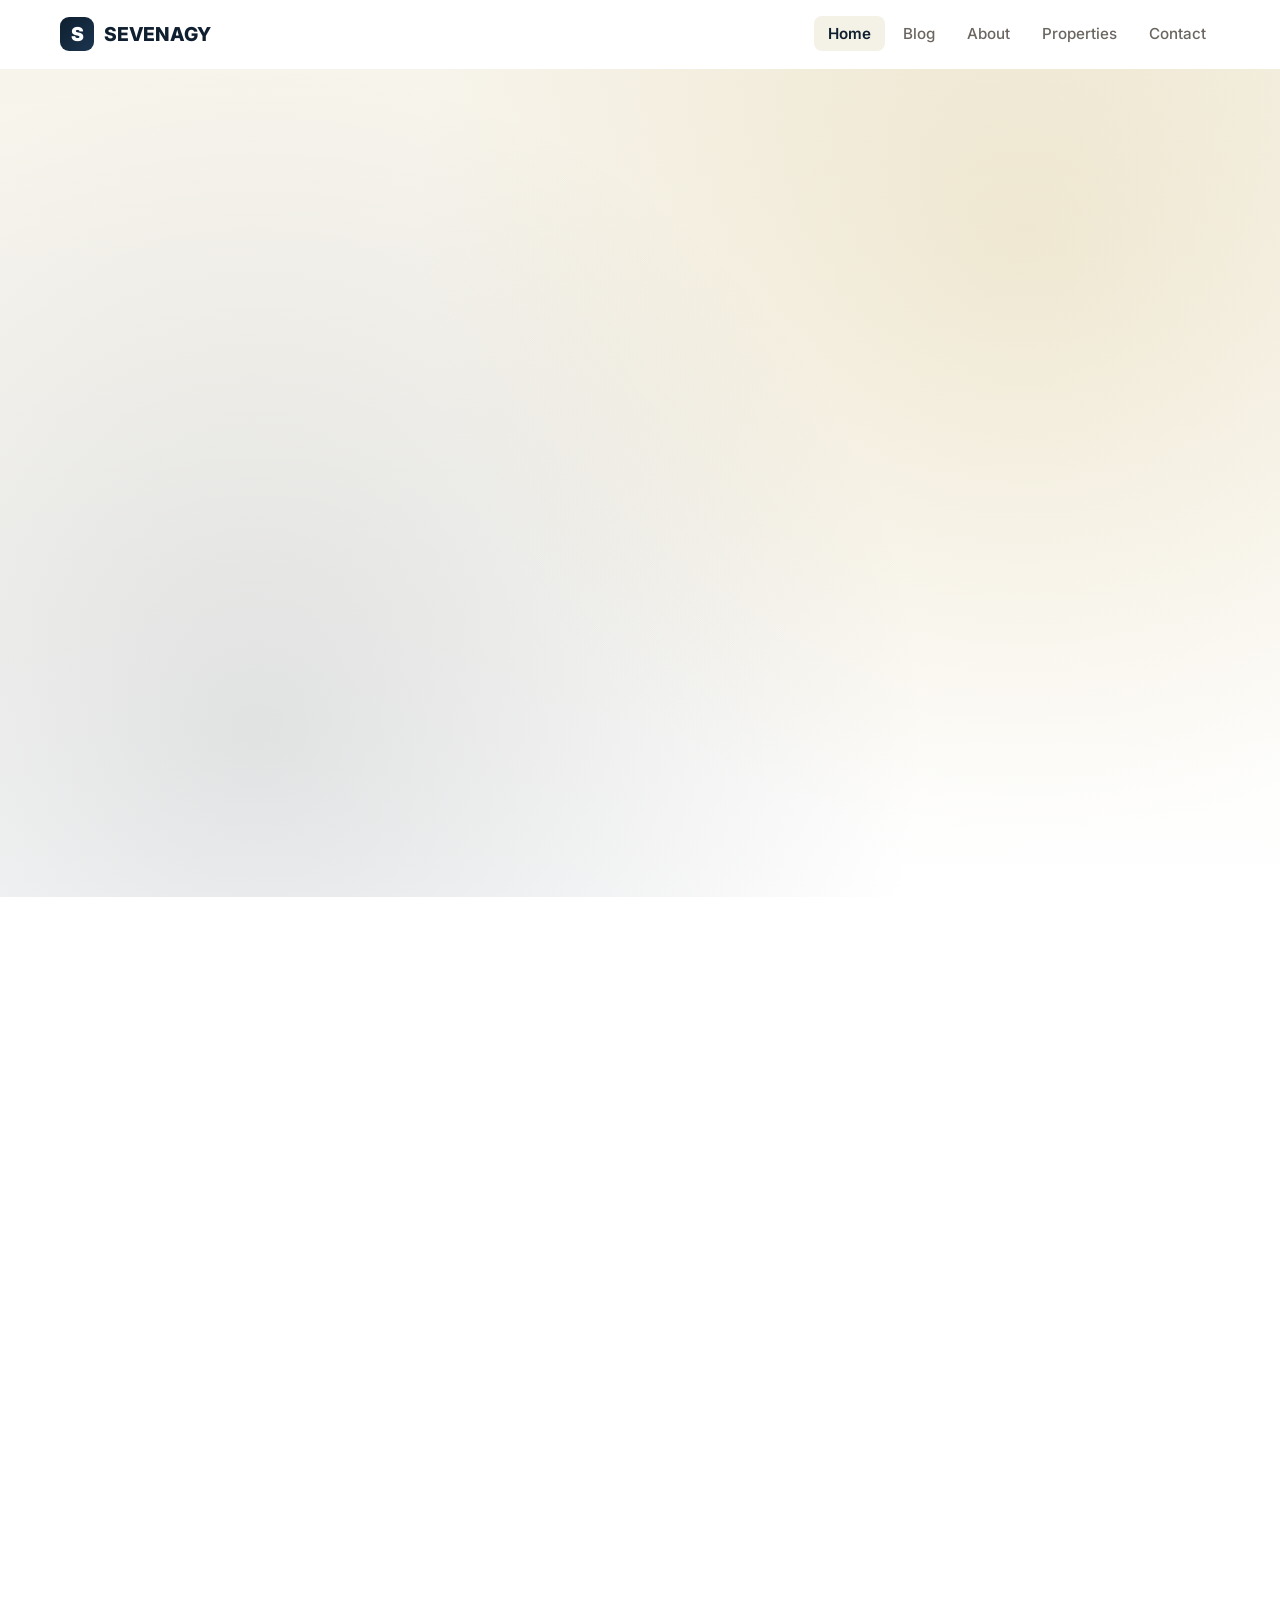
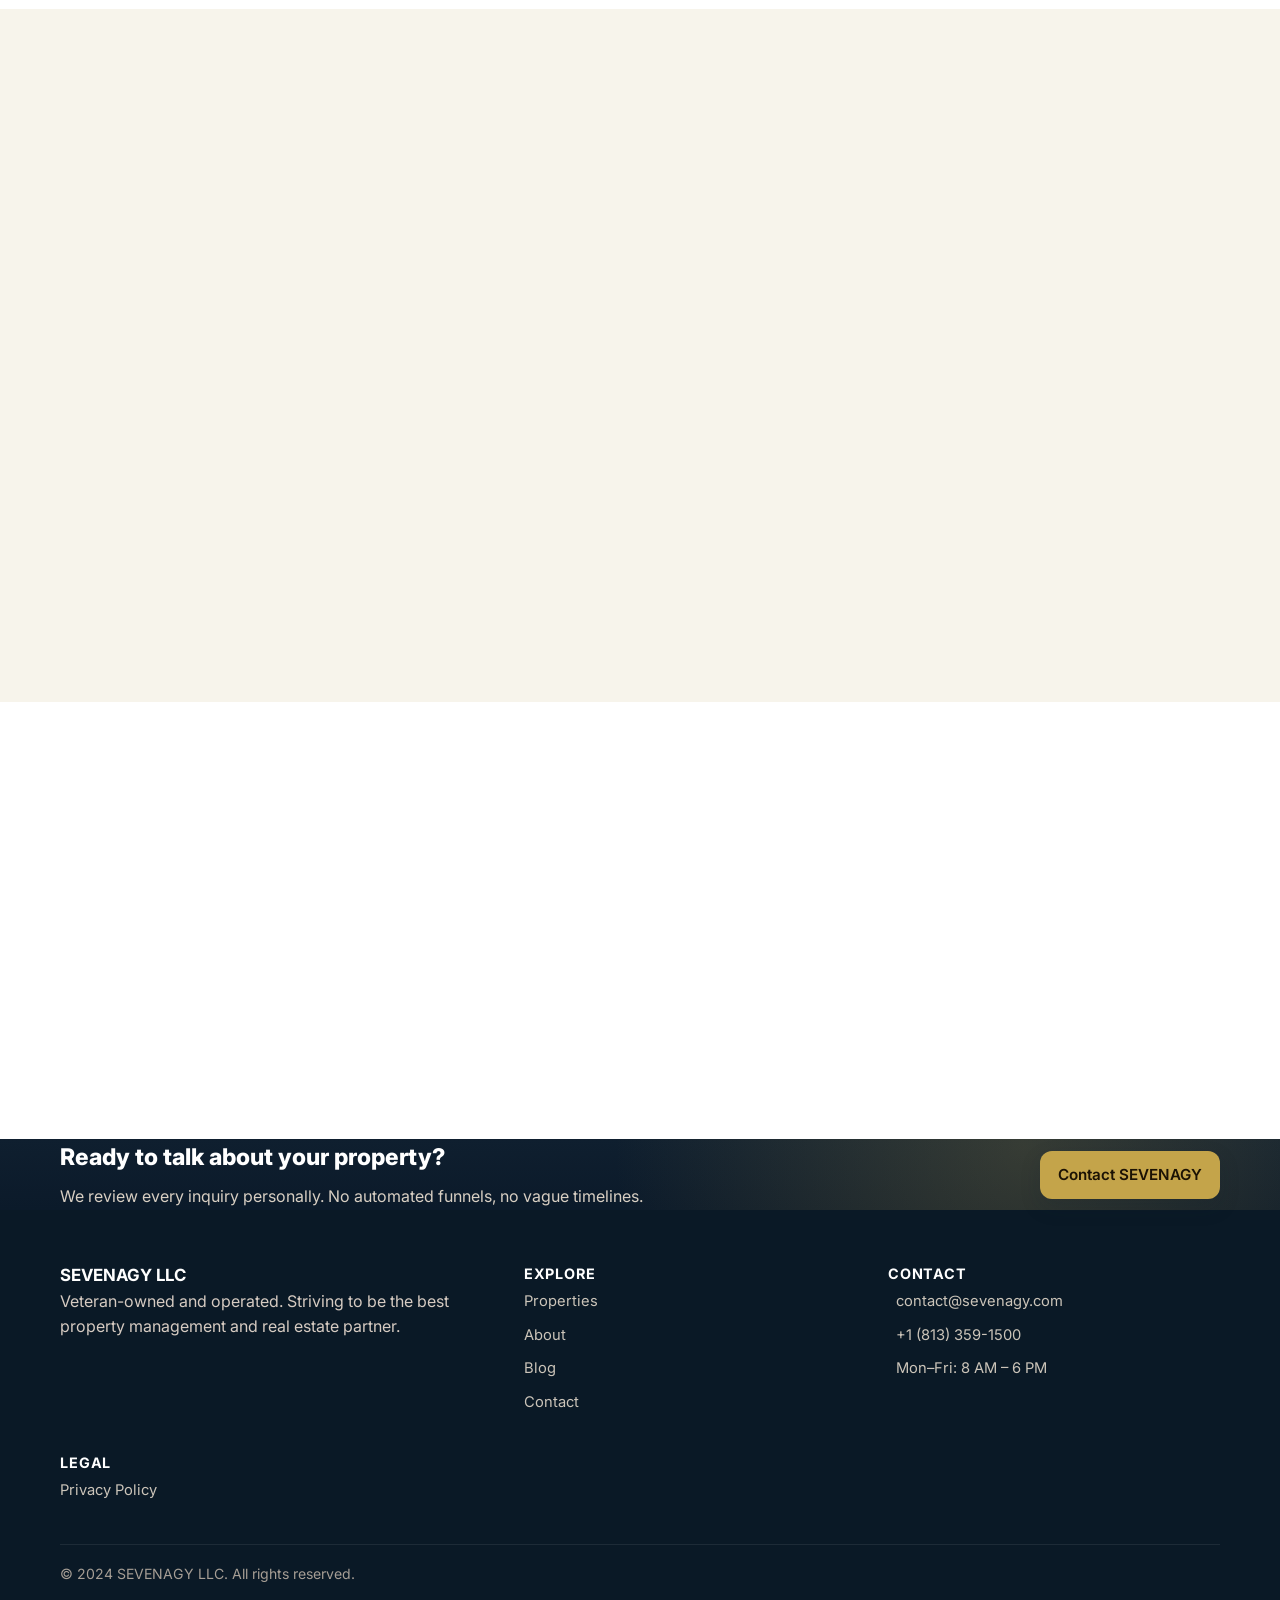
==== commit c6ce3581: "Rebuild from way2962/sevenagy-llc + top-design motion system" ====
--- a/index.html
+++ b/index.html
@@ -5,7 +5,7 @@
   <meta name="viewport" content="width=device-width, initial-scale=1.0">
   <title>SEVENAGY LLC — Property & Real Estate</title>
   <link rel="stylesheet" href="css/style.css">
-  <link href="https://fonts.googleapis.com/css2?family=Inter:wght@300;400;500;600;700;800;900&display=swap" rel="stylesheet">
+  <link href="https://fonts.googleapis.com/css2?family=Fraunces:opsz,wght,SOFT,WONK,slnt,ital@9..144,700;9..144,800&family=Inter:wght@400;500;600;700;800;900&display=swap" rel="stylesheet">
   <link rel="preconnect" href="https://cdnjs.cloudflare.com">
   <link rel="preconnect" href="https://fonts.googleapis.com">
   <link rel="canonical" href="https://sevenagy.thoangai.fans/">
@@ -37,14 +37,14 @@
   <header class="hero">
     <div class="container hero-grid">
       <div>
-        <span class="hero-kicker">Veteran-Owned Real Estate</span>
-        <h1 class="hero-title">Quiet neighbourhoods,<br>fabulous views</h1>
-        <p class="hero-sub">SEVENAGY LLC is a veteran-owned property management and development firm. We acquire, improve, and manage real assets — with discipline, transparency, and measurable results.</p>
-        <div class="hero-btns">
+        <span class="hero-kicker reveal">Veteran-Owned Real Estate</span>
+        <h1 class="hero-title reveal">Quiet neighbourhoods,<br>fabulous views</h1>
+        <p class="hero-sub reveal">SEVENAGY LLC is a veteran-owned property management and development firm. We acquire, improve, and manage real assets — with discipline, transparency, and measurable results.</p>
+        <div class="hero-btns reveal">
           <a href="properties.html" class="btn btn-primary">View Properties</a>
           <a href="contact.html" class="btn btn-secondary">Work With Us</a>
         </div>
-        <div class="hero-stats">
+        <div class="hero-stats reveal">
           <div>
             <span class="hero-stat-num">Veteran-Owned</span>
             <span class="hero-stat-label">Discipline in every deal</span>
@@ -55,7 +55,7 @@
           </div>
         </div>
       </div>
-      <div class="hero-visual">
+      <div class="hero-visual reveal">
         <div class="hero-card">
           <div class="hero-card-row">
             <div class="hero-card-icon"><i class="fas fa-building"></i></div>
@@ -80,12 +80,12 @@
 
   <section class="section">
     <div class="container">
-      <div class="section-header">
+      <div class="section-header reveal">
         <span class="section-tag">Featured</span>
         <h2 class="section-title">Properties</h2>
         <p class="section-sub">Our current portfolio includes a mix of residential, mixed-use, and development-ready assets in St. Petersburg.</p>
       </div>
-      <div class="properties-grid">
+      <div class="properties-grid stagger">
         <div class="property-card">
           <div class="property-img" style="background-image: url('https://images.unsplash.com/photo-1564013799919-ab600027ffc6?fit=crop&w=800');"></div>
           <div class="property-body">
@@ -119,12 +119,12 @@
 
   <section class="section alt">
     <div class="container">
-      <div class="section-header">
+      <div class="section-header reveal">
         <span class="section-tag">What We Do</span>
         <h2 class="section-title">Asset management, end to end</h2>
         <p class="section-sub">We operate as a single team across acquisition, improvement, and ongoing management.</p>
       </div>
-      <div class="services-grid">
+      <div class="services-grid stagger">
         <div class="service-card">
           <div class="service-icon"><i class="fas fa-building"></i></div>
           <h3>Property Management</h3>
@@ -156,13 +156,13 @@
 
   <section class="section">
     <div class="container">
-      <div class="section-header">
+      <div class="section-header reveal">
         <span class="section-tag">Reviews</span>
         <h2 class="section-title">What our clients say</h2>
         <p class="section-sub">Feedback from owners, tenants, and partners.</p>
       </div>
-      <div class="reviews-grid">
-        <div class="review">
+      <div class="reviews-grid stagger">
+        <div class="review reveal">
           <p>“The discipline of military service doesn’t end at the office door. It’s how SEVENAGY operates every day.”</p>
           <div class="review-author">
             <div class="review-avatar">S</div>
@@ -172,7 +172,7 @@
             </div>
           </div>
         </div>
-        <div class="review">
+        <div class="review reveal">
           <p>“Transparent reporting and real follow-through on maintenance. We finally have a property manager we trust.”</p>
           <div class="review-author">
             <div class="review-avatar">O</div>
@@ -182,7 +182,7 @@
             </div>
           </div>
         </div>
-        <div class="review">
+        <div class="review reveal">
           <p>“From leasing to repairs to the monthly statements, everything runs on time and makes sense.”</p>
           <div class="review-author">
             <div class="review-avatar">T</div>
--- a/css/style.css
+++ b/css/style.css
@@ -555,3 +555,59 @@
   .nav-links.open { display: flex; }
   .hamburger { display: flex; }
 }
+/* Reveal choreography */
+.reveal { opacity: 0; transform: translateY(18px); transition: opacity .85s cubic-bezier(0.16, 1, 0.3, 1), transform .85s cubic-bezier(0.16, 1, 0.3, 1); }
+.reveal.visible { opacity: 1; transform: translateY(0); }
+
+/* Stagger children */
+.stagger .service-card,
+.stagger .property-card,
+.stagger .blog-card,
+.stagger .hf-item,
+.stagger .pricing-card,
+.stagger .review { transition: opacity .7s cubic-bezier(0.16, 1, 0.3, 1), transform .7s cubic-bezier(0.16, 1, 0.3, 1); }
+.stagger > * { opacity: 0; transform: translateY(16px); }
+.stagger > *.visible { opacity: 1; transform: translateY(0); }
+.stagger > *:nth-child(1) { transition-delay: .02s; }
+.stagger > *:nth-child(2) { transition-delay: .08s; }
+.stagger > *:nth-child(3) { transition-delay: .14s; }
+.stagger > *:nth-child(4) { transition-delay: .20s; }
+.stagger > *:nth-child(5) { transition-delay: .26s; }
+.stagger > *:nth-child(6) { transition-delay: .32s; }
+.stagger > *:nth-child(7) { transition-delay: .38s; }
+.stagger > *:nth-child(8) { transition-delay: .44s; }
+.stagger > *:nth-child(9) { transition-delay: .50s; }
+.stagger > *:nth-child(10) { transition-delay: .56s; }
+
+/* Motion tokens */
+:root {
+  --ease-out-expo: cubic-bezier(0.16, 1, 0.3, 1);
+  --ease-spring: cubic-bezier(0.34, 1.56, 0.64, 1);
+  --navy-deep: #111f2e;
+  --shadow-hover: 0 14px 28px rgba(0,0,0,0.10);
+}
+::selection { background: rgba(196,164,74,0.22); color: #2a1e04; }
+
+/* Hero signature polish */
+.hero { scroll-behavior: auto; }
+.hero-title { text-wrap: balance; }
+.hero-sub { text-wrap: pretty; }
+
+/* Card micro-motion */
+.property-card, .service-card, .blog-card, .hf-item, .pricing-card, .review, .value-card, .side-card {
+  transition: transform .35s var(--ease-out-expo), box-shadow .35s var(--ease-out-expo);
+}
+.property-card:hover, .service-card:hover, .blog-card:hover, .hf-item:hover, .pricing-card:hover, .review:hover { transform: translateY(-4px); box-shadow: var(--shadow-hover); }
+.btn { transition: transform .25s var(--ease-spring), box-shadow .25s var(--ease-out-expo), background .25s; }
+.btn-primary:hover { transform: translateY(-2px); box-shadow: 0 12px 20px rgba(15,31,47,0.22); }
+.btn-secondary:hover { transform: translateY(-2px); }
+
+/* Forms */
+.contact-form input:focus, .contact-form textarea:focus { outline: none; box-shadow: 0 0 0 3px rgba(196,164,74,0.25); border-color: #c4a44a; }
+
+/* Reduced motion */
+@media (prefers-reduced-motion: reduce) {
+  .reveal, .stagger > * { transition: none !important; }
+  .reveal { opacity: 1; transform: none; }
+  .stagger > * { opacity: 1; transform: none; transition-delay: 0s !important; }
+}
